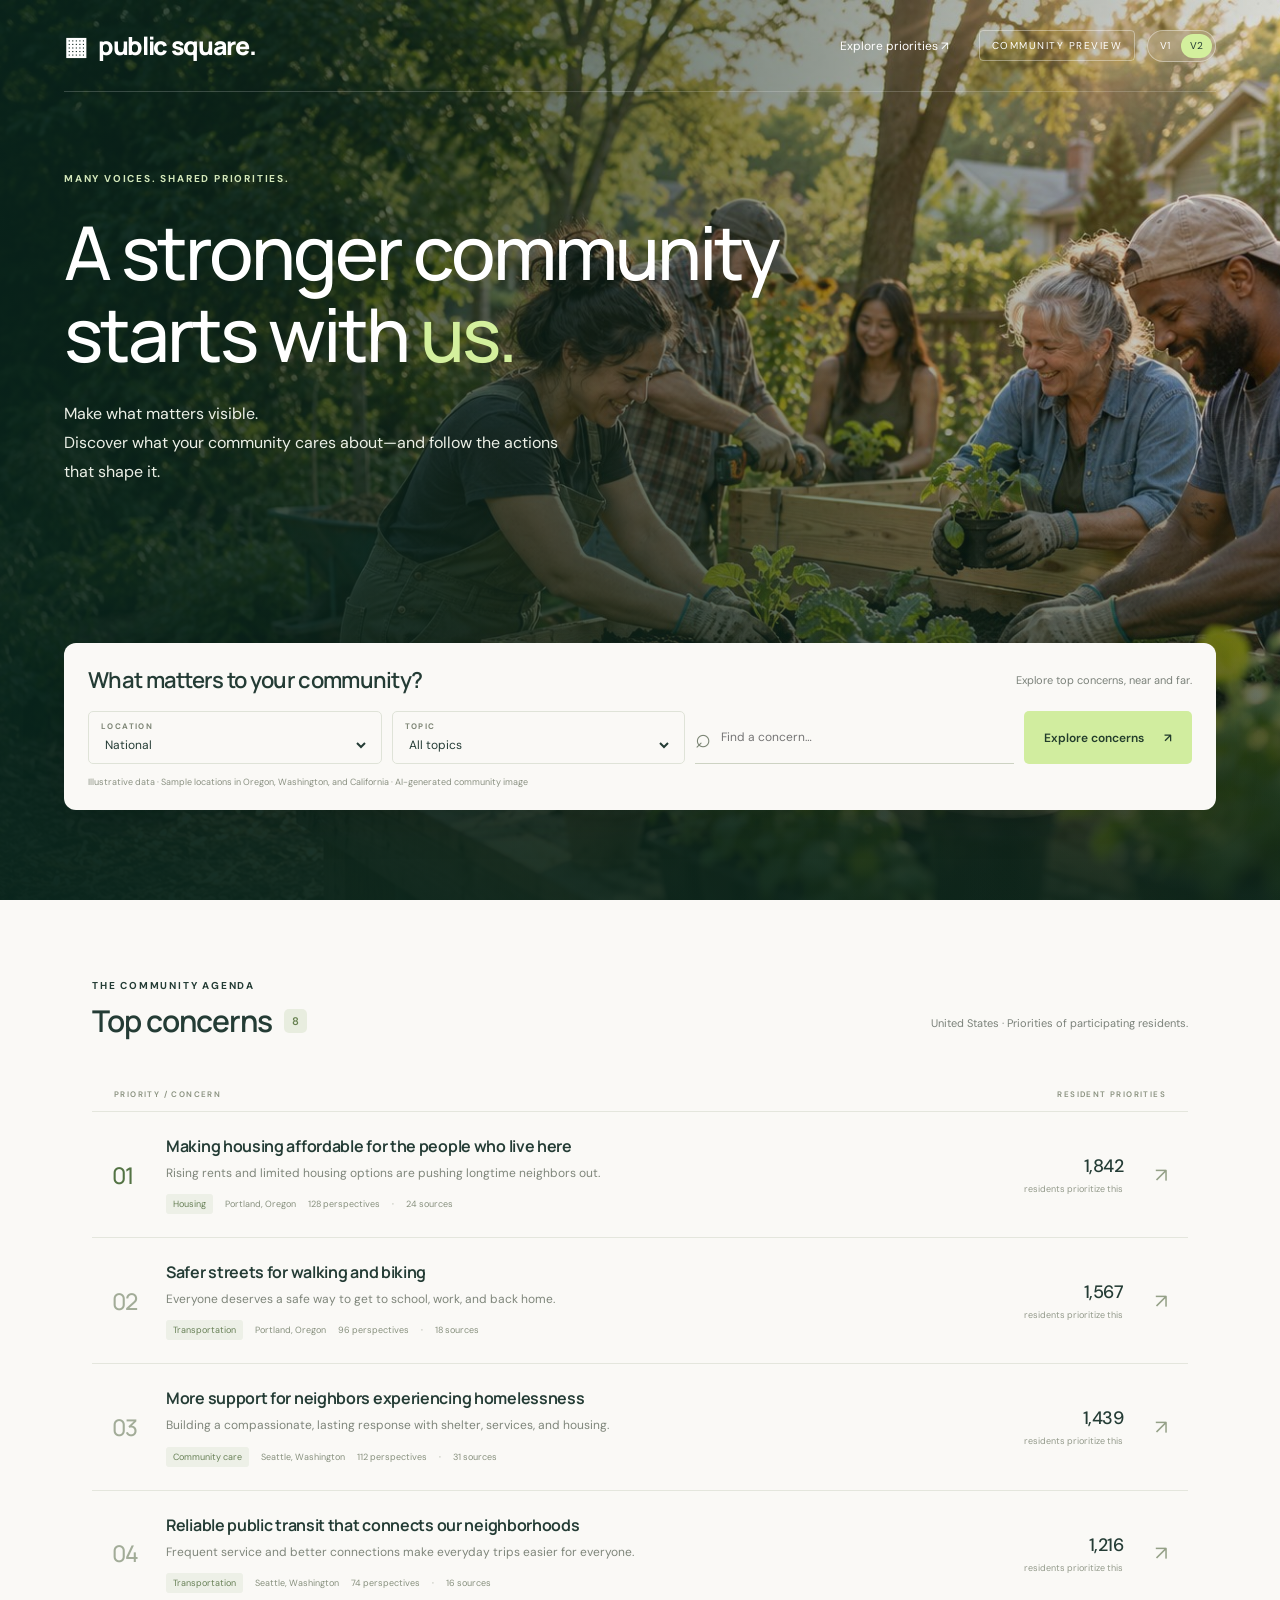
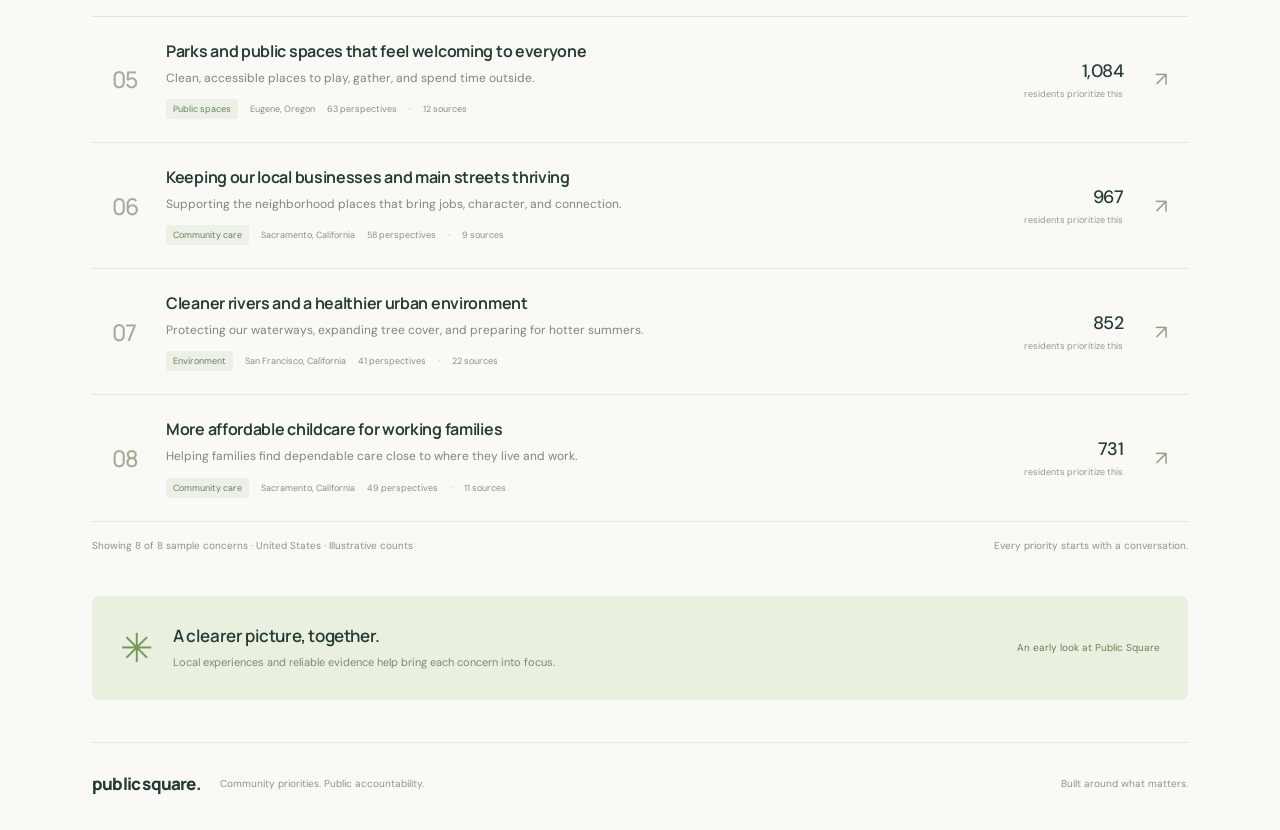
==== index.html @ 99677d48 "Move compact version switcher to header and raise hero filters" ====
<!doctype html>
<html lang="en">
<head><meta charset="UTF-8"><meta name="viewport" content="width=device-width, initial-scale=1.0"><title>Public Square — Community priorities</title><style>
@import url('https://fonts.googleapis.com/css2?family=DM+Sans:wght@400;450;500;550;600;650;700&family=Manrope:wght@400;500;600;650;700;750;800&display=swap');
:root{--paper:#faf9f6;--ink:#243c35;--muted:#7b827a;--line:#e4e6dd;--green:#c9ec8e}*{box-sizing:border-box}body{margin:0;background:var(--paper);color:var(--ink);font-family:'DM Sans',sans-serif;font-size:14px}button,input,select{font:inherit}a{color:inherit;text-decoration:none}.site-header{height:92px;margin:0 5%;display:flex;align-items:center;border-bottom:1px solid var(--line);gap:28px}.brand{font-family:Manrope,sans-serif;font-weight:800;font-size:25px;letter-spacing:-1.3px;display:flex;align-items:center}.brand-mark{font-size:35px;margin-right:10px;line-height:1}.brand-dot{color:#71904b}.header-note{color:var(--muted);font-size:12px}.preview-label{margin-left:auto;font-size:10px;letter-spacing:1.5px;border:1px solid #d9dfd0;padding:8px 12px;border-radius:4px}main{max-width:1160px;margin:auto;padding:0 32px}.intro{position:relative;padding:58px 0 31px;overflow:hidden}.eyebrow{font-size:10px;letter-spacing:1.8px;font-weight:700;display:flex;align-items:center;gap:8px}.eyebrow>span{width:6px;height:6px;border-radius:50%;background:#7e9b55}h1{font-family:Manrope,sans-serif;font-size:70px;line-height:1.12;letter-spacing:-3.8px;font-weight:500;margin:22px 0}h1 em{font-style:normal;background:linear-gradient(transparent 65%,var(--green) 65%,var(--green) 93%,transparent 93%)}.intro p{color:#747d74;font-size:14px;line-height:1.9}.intro-bottom{display:flex;align-items:center;gap:17px;margin-top:30px}.community{font-weight:600;font-size:12px}.community>span{font-size:20px;margin-right:5px}.demo-note{font-size:10px;color:#888f84;border-left:1px solid var(--line);padding-left:17px}.hero-art{position:absolute;right:4px;top:65px;width:410px;height:290px}.art-grid{position:absolute;inset:0;background-image:radial-gradient(#cbd2c1 1px,transparent 1px);background-size:19px 19px;mask-image:linear-gradient(to right,transparent,black 20%,black 80%,transparent)}.art-circle{position:absolute;width:215px;height:215px;border-radius:50%;background:#e7edda;left:110px;top:20px}.art-card{position:absolute;background:#fffefb;border:1px solid #dfe4d5;box-shadow:0 10px 25px #243c3509;border-radius:7px;padding:21px 16px;width:330px;font-size:12px;font-weight:550;display:flex;align-items:center;gap:16px}.art-card>span{font-size:11px;color:#839575}.art-card>b{margin-left:auto;font-size:18px;font-weight:400}.card-one{top:28px;left:15px;transform:rotate(-6deg)}.card-two{top:105px;left:63px;transform:rotate(3deg);background:#e6efce}.card-three{top:182px;left:28px;transform:rotate(-3deg)}.art-caption{position:absolute;bottom:0;left:92px;letter-spacing:1.7px;font-size:8px;color:#929b86}.priorities{border-top:1px solid var(--line);padding-top:34px}.section-heading{display:flex;justify-content:space-between;align-items:end;margin-bottom:24px}h2{font-family:Manrope,sans-serif;font-size:30px;letter-spacing:-1px;margin:8px 0 0;font-weight:600;display:flex;align-items:center;gap:12px}.count{font-family:'DM Sans',sans-serif;font-size:11px;background:#e8eddf;color:#66804f;border-radius:5px;padding:5px 8px;letter-spacing:0}.section-heading p{color:var(--muted);font-size:11px}.filters{display:flex;gap:12px;padding:17px;background:#eeefe8;border:1px solid #e4e7dc;border-radius:9px}.select-wrap{display:flex;flex-direction:column;gap:5px;background:var(--paper);border:1px solid #dfe3d8;border-radius:5px;padding:9px 12px;width:220px}.select-wrap>span{font-size:8px;letter-spacing:1.4px;color:#7e8676;font-weight:700}select{border:0;background:transparent;color:var(--ink);font-size:12px;width:100%;outline-offset:4px}.search-wrap{display:flex;align-items:center;gap:10px;margin-left:auto;border-bottom:1px solid #cdd3c3}.search-wrap>span{font-size:27px;color:#7b8574}input{background:transparent;border:0;min-width:0;width:175px;outline-offset:5px;font-size:12px;padding:12px 0;color:var(--ink)}.reset{border:0;background:none;font-size:10px;color:#7b8273;padding:6px;cursor:pointer}.list-labels{display:flex;justify-content:space-between;padding:24px 22px 12px;font-size:8px;font-weight:600;letter-spacing:1.4px;color:#89917f}.concern{display:flex;align-items:center;gap:22px;border-top:1px solid var(--line);padding:23px 20px;transition:background .15s}.concern:hover{background:#f0f2e9}.rank{font-family:Manrope,sans-serif;font-size:23px;font-weight:500;letter-spacing:-1px;width:32px;color:#a2ac98}.concern:first-child .rank{color:#537344}.concern-main{flex:1;min-width:0}.concern-title{border:0;padding:0;background:none;text-align:left;color:var(--ink);font-family:Manrope,sans-serif;font-size:16px;font-weight:650;letter-spacing:-.3px;cursor:pointer}.concern-title:hover{text-decoration:underline;text-underline-offset:4px}.concern-main p{font-size:12px;color:#7f867b;margin:7px 0 11px;line-height:1.6}.meta{display:flex;align-items:center;gap:12px;color:#87907e;font-size:9px}.tag{background:#edf0e7;padding:4px 7px;border-radius:3px;color:#688057}.priority-count{min-width:100px;text-align:right;font-size:18px;font-weight:500;letter-spacing:-.5px}.priority-count small{display:block;color:#939a8b;font-size:9px;font-weight:400;letter-spacing:0;margin-top:5px}.row-arrow{margin-left:10px;color:#94a087;font-size:20px}.list-footer{border-top:1px solid var(--line);display:flex;justify-content:space-between;padding:17px 0;font-size:10px;color:#8a9381}.invitation{margin:27px 0 42px;display:flex;gap:19px;align-items:center;background:#eaf0df;border-radius:8px;padding:26px 28px}.invitation-icon{font-size:40px;color:#78975b}.invitation h3{font-family:Manrope,sans-serif;font-size:17px;margin:0 0 6px;font-weight:600;letter-spacing:-.4px}.invitation p{font-size:11px;color:#7b8970;margin:0;line-height:1.7}.sample-badge{margin-left:auto;font-size:10px;color:#6a7f58}footer{display:flex;gap:20px;align-items:center;padding:24px 0 30px;border-top:1px solid var(--line);color:#8c9485;font-size:10px}.brand.small{font-size:17px;color:var(--ink);letter-spacing:-.8px}footer>span{margin-left:auto}.empty{padding:50px 20px;text-align:center;color:var(--muted)}dialog{border:1px solid var(--line);border-radius:14px;max-width:560px;width:calc(100% - 32px);padding:34px;background:var(--paper);color:var(--ink);box-shadow:0 20px 90px #14291f33}dialog::backdrop{background:#203c3566;backdrop-filter:blur(3px)}.close{float:right;border:0;background:none;font-size:25px;color:var(--ink);cursor:pointer}dialog h2{font-size:27px;margin:20px 0}dialog p{line-height:1.8;color:#737f6c}dialog .detail-note{font-size:12px;border-top:1px solid var(--line);padding-top:16px}button:focus-visible,a:focus-visible{outline:2px solid #67864c;outline-offset:5px}@media(min-width:1450px){main{max-width:1230px}.intro{padding-top:65px;padding-bottom:40px}}@media(max-width:900px){.hero-art{transform:scale(.75);transform-origin:right center;right:-15px}.intro p{max-width:380px}.header-note{display:none}.search-wrap{width:170px}input{width:130px}.select-wrap{width:180px}.sample-badge{display:none}}@media(max-width:650px){.site-header{height:75px;margin:0 22px}.brand{font-size:22px}.brand-mark{font-size:29px}.preview-label{font-size:7px;padding:7px;letter-spacing:1px}main{padding:0 22px}.intro{padding:36px 0 25px}.hero-art{display:none}h1{font-size:57px;letter-spacing:-3px}.intro p{font-size:13px}.intro-bottom{flex-wrap:wrap;gap:10px}.demo-note{font-size:9px}.section-heading{align-items:start;flex-direction:column;gap:9px}.section-heading p{margin:0}.filters{flex-wrap:wrap;padding:12px;gap:10px}.select-wrap{width:calc(50% - 5px)}.search-wrap{margin:0;flex:1}.search-wrap input{width:100%}.list-labels{padding-left:0;padding-right:0;font-size:7px}.concern{gap:12px;padding:22px 0}.rank{font-size:20px;width:25px}.concern-title{font-size:14px;line-height:1.5}.concern-main p{font-size:11px}.priority-count{font-size:16px;min-width:55px}.priority-count small{font-size:8px}.row-arrow{display:none}.meta{gap:8px;font-size:8px;flex-wrap:wrap}.list-footer>span:last-child{display:none}.invitation{padding:20px 17px;gap:12px}.invitation h3{font-size:15px}.invitation p{font-size:10px}footer{flex-wrap:wrap;gap:8px 15px}footer>span{display:none}footer p{font-size:9px}}

[hidden]{display:none!important}.filters{flex-wrap:wrap;align-items:stretch}.filters .select-wrap{flex:1 1 145px;width:auto;min-width:135px}.filters .search-wrap{flex:1 1 170px}.filters .search-wrap input{width:100%}.select-wrap input{width:100%;padding:0;font-size:12px}.filter-help{font-size:10px;color:var(--muted);line-height:1.6;margin:8px 2px}.filter-help:empty{display:none}.community #community-name{font-size:12px}

html{scroll-behavior:smooth}.landing-hero{min-height:100svh;position:relative;isolation:isolate;display:flex;flex-direction:column;background:#213d30;color:white;padding:0 5% 28px}.hero-photo,.hero-shade{position:absolute;inset:0;width:100%;height:100%;object-fit:cover;z-index:-2}.hero-photo{object-position:65% center}.hero-shade{z-index:-1;background:linear-gradient(90deg,#09251de0 0%,#10281e99 45%,#10281e22 100%),linear-gradient(0deg,#0c261ad9,transparent 60%)}.hero-header{display:flex;align-items:center;gap:30px;padding:28px 0;border-bottom:1px solid #ffffff30}.hero-header .brand{color:#fff}.hero-header .preview-label{border-color:#ffffff60;color:#fff}.hero-nav{font-size:12px;margin-left:auto}.hero-message{flex:1;padding:80px 0 60px;max-width:850px}.hero-message .eyebrow{color:#d4e8bb}.hero-message h1{font-size:clamp(48px,5.8vw,88px);line-height:1.1;letter-spacing:-3px;margin:26px 0}.hero-message h1 em{background:none;color:#d3ef9d}.hero-message p{font-size:16px;line-height:1.8;color:#ecf0e7;max-width:520px}.hero-link{display:inline-flex;gap:28px;align-items:center;font-size:12px;margin-top:22px}.hero-link span{border:1px solid #ffffff80;border-radius:50%;padding:8px 13px;font-size:20px}.hero-filter-panel{background:#faf9f6;color:var(--ink);border-radius:12px;padding:22px 24px;box-shadow:0 8px 45px #0002}.hero-filter-heading{display:flex;align-items:center;justify-content:space-between;gap:16px;margin-bottom:16px}.hero-filter-heading h2{font-size:22px;margin:0;letter-spacing:-.7px}.hero-filter-heading>span{font-size:11px;color:var(--muted)}.hero-filter-panel .filters{padding:0;border:0;background:none;gap:10px}.find-button{background:#d1ed9f;border:0;color:#233d2c;border-radius:5px;padding:16px 20px;font-weight:600;font-size:12px;cursor:pointer;display:flex;align-items:center;justify-content:center;gap:20px}.find-button:hover{background:#c1df8a}.hero-sample{font-size:9px;color:#8a9182;margin:12px 0 0}.hero-filter-panel .reset{display:none}#agenda{padding-top:45px}.priorities{border-top:0}.results-page main{padding-top:28px}.results-page .section-heading{margin-top:25px}.back-link{font-size:12px;color:#637a55}.results-page .filters{margin-top:20px}.results-page .find-button{display:none}.results-page .invitation{display:none}@media(max-width:650px){.landing-hero{padding:0 20px 20px}.hero-header{padding:22px 0;gap:12px}.hero-header .brand{font-size:21px}.hero-nav{display:none}.hero-message{padding:60px 0 45px}.hero-message h1{font-size:49px;letter-spacing:-2px}.hero-message p{font-size:13px}.hero-filter-panel{padding:18px}.hero-filter-heading{display:block}.hero-filter-heading h2{font-size:19px;margin-bottom:7px}.hero-filter-panel .select-wrap{min-width:110px;flex-basis:calc(50% - 5px)}.find-button{flex:1 1 100%}.hero-photo{object-position:60% center}.hero-shade{background:linear-gradient(90deg,#09251de8,#10281e55)}.hero-sample{line-height:1.7}.hero-header .preview-label{margin-left:auto;font-size:7px}.hero-message .eyebrow{font-size:8px}#agenda{padding-top:25px}}


.version-switcher{position:fixed;bottom:18px;right:20px;z-index:50;display:flex;align-items:center;gap:5px;padding:6px;background:#fffffff2;border:1px solid #d7dfcf;border-radius:40px;box-shadow:0 5px 25px #10271d26;font:11px 'DM Sans',sans-serif;color:#263e32;backdrop-filter:blur(12px)}.version-switcher>span{padding:0 9px;color:#7b8774;font-size:9px;letter-spacing:1px}.version-switcher a{display:block;border-radius:30px;padding:9px 13px;color:#58704b}.version-switcher a[aria-current=page]{background:#243c35;color:#fff}.version-switcher a:hover{background:#e7efd9;color:#243c35}@media(max-width:650px){.version-switcher{bottom:12px;right:12px}.version-switcher>span{display:none}footer{padding-bottom:75px}}

/* Compact version control shared by all screens. */
.header-controls{margin-left:auto;display:flex;align-items:center;gap:12px;flex-shrink:0}.header-controls .preview-label{margin-left:0;white-space:nowrap}.version-switcher{position:static;display:inline-flex;align-items:center;gap:2px;padding:3px;border:1px solid #d7dfcf;border-radius:30px;background:#ffffffd9;box-shadow:none;font:10px 'DM Sans',sans-serif;color:#263e32}.version-switcher a{display:block;padding:6px 9px;border-radius:20px;color:#58704b;line-height:1.2}.version-switcher a[aria-current=page]{background:#243c35;color:white}.version-switcher a:hover{background:#e7efd9;color:#243c35}.hero-header .version-switcher{background:#ffffff16;border-color:#ffffff65}.hero-header .version-switcher a{color:#fff}.hero-header .version-switcher a[aria-current=page]{background:#d3ef9d;color:#243c35}.hero-header .hero-nav{margin-left:auto}.hero-header .header-controls{margin-left:0}.landing-hero{padding-bottom:clamp(70px,10svh,120px)}.hero-message{padding-bottom:38px}.hero-filter-panel{margin-top:12px}@media(max-width:650px){.header-controls{gap:7px}.site-header,.hero-header{gap:10px}.site-header .brand,.hero-header .brand{font-size:18px;letter-spacing:-.8px}.site-header .brand-mark{font-size:24px;margin-right:6px}.header-controls .preview-label{font-size:6px;letter-spacing:.6px;padding:7px 5px}.version-switcher a{padding:6px 7px;font-size:9px}.hero-header .header-controls{margin-left:auto}.landing-hero{padding-bottom:48px}.hero-message{padding-top:45px;padding-bottom:30px}footer{padding-bottom:30px}}
</style></head>
<body>

<section class="landing-hero" aria-labelledby="hero-title"><img class="hero-photo" src="[data-uri]" alt="Illustration of neighbors working together to plant a community garden"><div class="hero-shade"></div><header class="hero-header"><a class="brand" href="./">▦ &nbsp; public square.</a><a class="hero-nav" href="#agenda">Explore priorities ↗</a><div class="header-controls"><span class="preview-label">COMMUNITY PREVIEW</span><nav class="version-switcher" aria-label="Design version"><a href="v1.html" title="V1: Original design" >V1</a><a href="index.html" title="V2: Community design" aria-current="page">V2</a></nav></div></header><div class="hero-message"><div class="eyebrow">MANY VOICES. SHARED PRIORITIES.</div><h1 id="hero-title">A stronger community<br>starts with <em>us.</em></h1><p>Make what matters visible.<br>Discover what your community cares about—and follow the actions that shape it.</p></div><div class="hero-filter-panel"><div class="hero-filter-heading"><h2>What matters to your community?</h2><span>Explore top concerns, near and far.</span></div><form class="filters" id="filters"><label class="select-wrap"><span>LOCATION</span><select id="location" aria-label="Location level"><option value="national">National</option><option value="state">State</option><option value="city">City</option><option value="zip">ZIP code</option></select></label><label class="select-wrap" id="state-field" hidden><span>STATE</span><select id="state" aria-label="Select state"><option>Oregon</option><option>Washington</option><option>California</option></select></label><label class="select-wrap" id="city-field" hidden><span>CITY</span><select id="city" aria-label="Select city"></select></label><label class="select-wrap" id="zip-field" hidden><span>ZIP CODE</span><input id="zip" type="text" inputmode="numeric" maxlength="5" pattern="[0-9]{5}" placeholder="Enter ZIP" aria-label="Enter ZIP code" aria-describedby="zip-message"></label><label class="select-wrap"><span>TOPIC</span><select id="topic" aria-label="Filter by topic"><option value="all">All topics</option><option>Housing</option><option>Transportation</option><option>Public spaces</option><option>Community care</option><option>Environment</option></select></label><label class="search-wrap"><span aria-hidden="true">⌕</span><input id="search" type="search" placeholder="Find a concern…" aria-label="Search concerns"></label><button class="find-button" type="submit">Explore concerns <span aria-hidden="true">↗</span></button><button class="reset" type="reset">Reset filters ↺</button></form><p id="zip-message" class="filter-help" aria-live="polite"></p><p class="hero-sample">Illustrative data · Sample locations in Oregon, Washington, and California · AI-generated community image</p></div></section><main id="agenda">

<section class="priorities" aria-labelledby="list-title"><div class="section-heading"><div><div class="eyebrow">THE COMMUNITY AGENDA</div><h2 id="list-title">Top concerns<span class="count" id="count">8</span></h2></div><p><span id="community-name">United States</span> · Priorities of participating residents.</p></div>

<div class="list-labels"><span>PRIORITY / CONCERN</span><span>RESIDENT PRIORITIES</span></div><div id="concerns" aria-live="polite"></div><div class="list-footer"><span id="results"></span><span>Every priority starts with a conversation.</span></div></section>
<aside class="invitation"><span class="invitation-icon" aria-hidden="true">✳</span><div><h3>A clearer picture, together.</h3><p>Local experiences and reliable evidence help bring each concern into focus.</p></div><span class="sample-badge">An early look at Public Square</span></aside>
<footer><a class="brand small" href="./">public square.</a><p>Community priorities. Public accountability.</p><span>Built around what matters.</span></footer>
</main><dialog id="detail"><button class="close" aria-label="Close concern details">×</button><div id="detail-content"></div></dialog><script>
const concerns = [
  {title:'Making housing affordable for the people who live here',description:'Rising rents and limited housing options are pushing longtime neighbors out.',topic:'Housing',state:'Oregon',city:'Portland',zip:'97211',priorities:1842,comments:128,sources:24},
  {title:'Safer streets for walking and biking',description:'Everyone deserves a safe way to get to school, work, and back home.',topic:'Transportation',state:'Oregon',city:'Portland',zip:'97214',priorities:1567,comments:96,sources:18},
  {title:'More support for neighbors experiencing homelessness',description:'Building a compassionate, lasting response with shelter, services, and housing.',topic:'Community care',state:'Washington',city:'Seattle',zip:'98101',priorities:1439,comments:112,sources:31},
  {title:'Reliable public transit that connects our neighborhoods',description:'Frequent service and better connections make everyday trips easier for everyone.',topic:'Transportation',state:'Washington',city:'Seattle',zip:'98103',priorities:1216,comments:74,sources:16},
  {title:'Parks and public spaces that feel welcoming to everyone',description:'Clean, accessible places to play, gather, and spend time outside.',topic:'Public spaces',state:'Oregon',city:'Eugene',zip:'97401',priorities:1084,comments:63,sources:12},
  {title:'Keeping our local businesses and main streets thriving',description:'Supporting the neighborhood places that bring jobs, character, and connection.',topic:'Community care',state:'California',city:'Sacramento',zip:'95814',priorities:967,comments:58,sources:9},
  {title:'Cleaner rivers and a healthier urban environment',description:'Protecting our waterways, expanding tree cover, and preparing for hotter summers.',topic:'Environment',state:'California',city:'San Francisco',zip:'94103',priorities:852,comments:41,sources:22},
  {title:'More affordable childcare for working families',description:'Helping families find dependable care close to where they live and work.',topic:'Community care',state:'California',city:'Sacramento',zip:'95816',priorities:731,comments:49,sources:11}
];
const list = document.querySelector('#concerns');
const locationFilter = document.querySelector('#location');
const stateFilter = document.querySelector('#state');
const cityFilter = document.querySelector('#city');
const zipFilter = document.querySelector('#zip');
const zipMessage = document.querySelector('#zip-message');
const topicFilter = document.querySelector('#topic');
const search = document.querySelector('#search');
const format = number => number.toLocaleString('en-US');
function updateLocation(){
  const scope = locationFilter.value;
  document.querySelector('#state-field').hidden = !['state','city'].includes(scope);
  document.querySelector('#city-field').hidden = scope !== 'city';
  document.querySelector('#zip-field').hidden = scope !== 'zip';
  const cities = [...new Set(concerns.filter(c => c.state === stateFilter.value).map(c => c.city))];
  const previous = cityFilter.value;
  cityFilter.replaceChildren(...cities.map(city => new Option(city,city)));
  if(cities.includes(previous)) cityFilter.value = previous;
  render();
}
function render(){
  const query = search.value.trim().toLowerCase();
  const scope = locationFilter.value;
  const zip = zipFilter.value.trim();
  const validZip = /^\d{5}$/.test(zip);
  zipFilter.setAttribute('aria-invalid', String(scope === 'zip' && zip.length > 0 && !validZip));
  zipMessage.textContent = scope === 'zip' && !validZip ? 'Enter a 5-digit ZIP code.' : '';
  const area = scope === 'national' ? 'United States' : scope === 'state' ? stateFilter.value : scope === 'city' ? `${cityFilter.value}, ${stateFilter.value}` : validZip ? `ZIP ${zip}` : 'Choose a ZIP code';
  document.querySelector('#community-name').textContent = area;
  const filtered = concerns.filter(c => (scope === 'national' || scope === 'state' && c.state === stateFilter.value || scope === 'city' && c.state === stateFilter.value && c.city === cityFilter.value || scope === 'zip' && validZip && c.zip === zip) && (topicFilter.value === 'all' || c.topic === topicFilter.value) && `${c.title} ${c.description} ${c.topic}`.toLowerCase().includes(query));
  list.innerHTML = filtered.length ? filtered.map(c => {
    const index = concerns.indexOf(c);
    return `<article class="concern"><span class="rank">${String(index+1).padStart(2,'0')}</span><div class="concern-main"><button class="concern-title" data-index="${index}">${c.title}</button><p>${c.description}</p><div class="meta"><span class="tag">${c.topic}</span><span>${c.city}, ${c.state}</span><span>${c.comments} perspectives</span><span>·</span><span>${c.sources} sources</span></div></div><div class="priority-count">${format(c.priorities)}<small>residents prioritize this</small></div><span class="row-arrow" aria-hidden="true">↗</span></article>`;
  }).join('') : '<p class="empty">No concerns match these filters. Try another topic or location.</p>';
  document.querySelector('#count').textContent = filtered.length;
  document.querySelector('#results').textContent = `Showing ${filtered.length} of ${concerns.length} sample concerns · ${area} · Illustrative counts`;
}
locationFilter.addEventListener('change',updateLocation);
stateFilter.addEventListener('change',updateLocation);
[cityFilter,topicFilter].forEach(el => el.addEventListener('change',render));
zipFilter.addEventListener('input',render);
document.querySelector('#filters').addEventListener('submit',event => {
  event.preventDefault();
  if(locationFilter.value === 'zip' && !/^\d{5}$/.test(zipFilter.value.trim())){render();zipFilter.focus();return;}
  if(document.body.classList.contains('results-page')){render();return;}
  const params = new URLSearchParams({level:locationFilter.value,state:stateFilter.value,city:cityFilter.value,zip:zipFilter.value.trim(),topic:topicFilter.value,q:search.value});
  window.location.href = `results.html?${params}`;
});
search.addEventListener('input',render);
document.querySelector('#filters').addEventListener('reset',()=>setTimeout(updateLocation,0));
const dialog = document.querySelector('#detail');
list.addEventListener('click', event => {
  const button = event.target.closest('[data-index]');
  if(!button) return;
  const c = concerns[Number(button.dataset.index)];
  document.querySelector('#detail-content').innerHTML = `<div class="eyebrow">COMMUNITY PRIORITY ${Number(button.dataset.index)+1}</div><h2>${c.title}</h2><span class="tag">${c.topic} · ${c.city}, ${c.state} · ${c.zip}</span><p>${c.description}</p><p><strong>${format(c.priorities)} residents</strong> prioritize this concern, with ${c.comments} perspectives and ${c.sources} sources represented in this illustrative example.</p><p class="detail-note">This is a prototype with sample data. A future concern page will bring together resident experiences, linked evidence, and documented public actions. Accounts, contributions, and priority endorsements are not connected yet.</p>`;
  dialog.showModal();
});
document.querySelector('.close').addEventListener('click',()=>dialog.close());
dialog.addEventListener('click', event=> { if(event.target===dialog){const r=dialog.getBoundingClientRect();if(event.clientX<r.left||event.clientX>r.right||event.clientY<r.top||event.clientY>r.bottom)dialog.close();} });
const params = new URLSearchParams(window.location.search);
if(['national','state','city','zip'].includes(params.get('level'))) locationFilter.value=params.get('level');
if(['Oregon','Washington','California'].includes(params.get('state'))) stateFilter.value=params.get('state');
updateLocation();
if([...cityFilter.options].some(o=>o.value===params.get('city'))) cityFilter.value=params.get('city');
if([...topicFilter.options].some(o=>o.value===params.get('topic'))) topicFilter.value=params.get('topic');
zipFilter.value=params.get('zip')||'';
search.value=params.get('q')||'';
render();

</script>
</body></html>
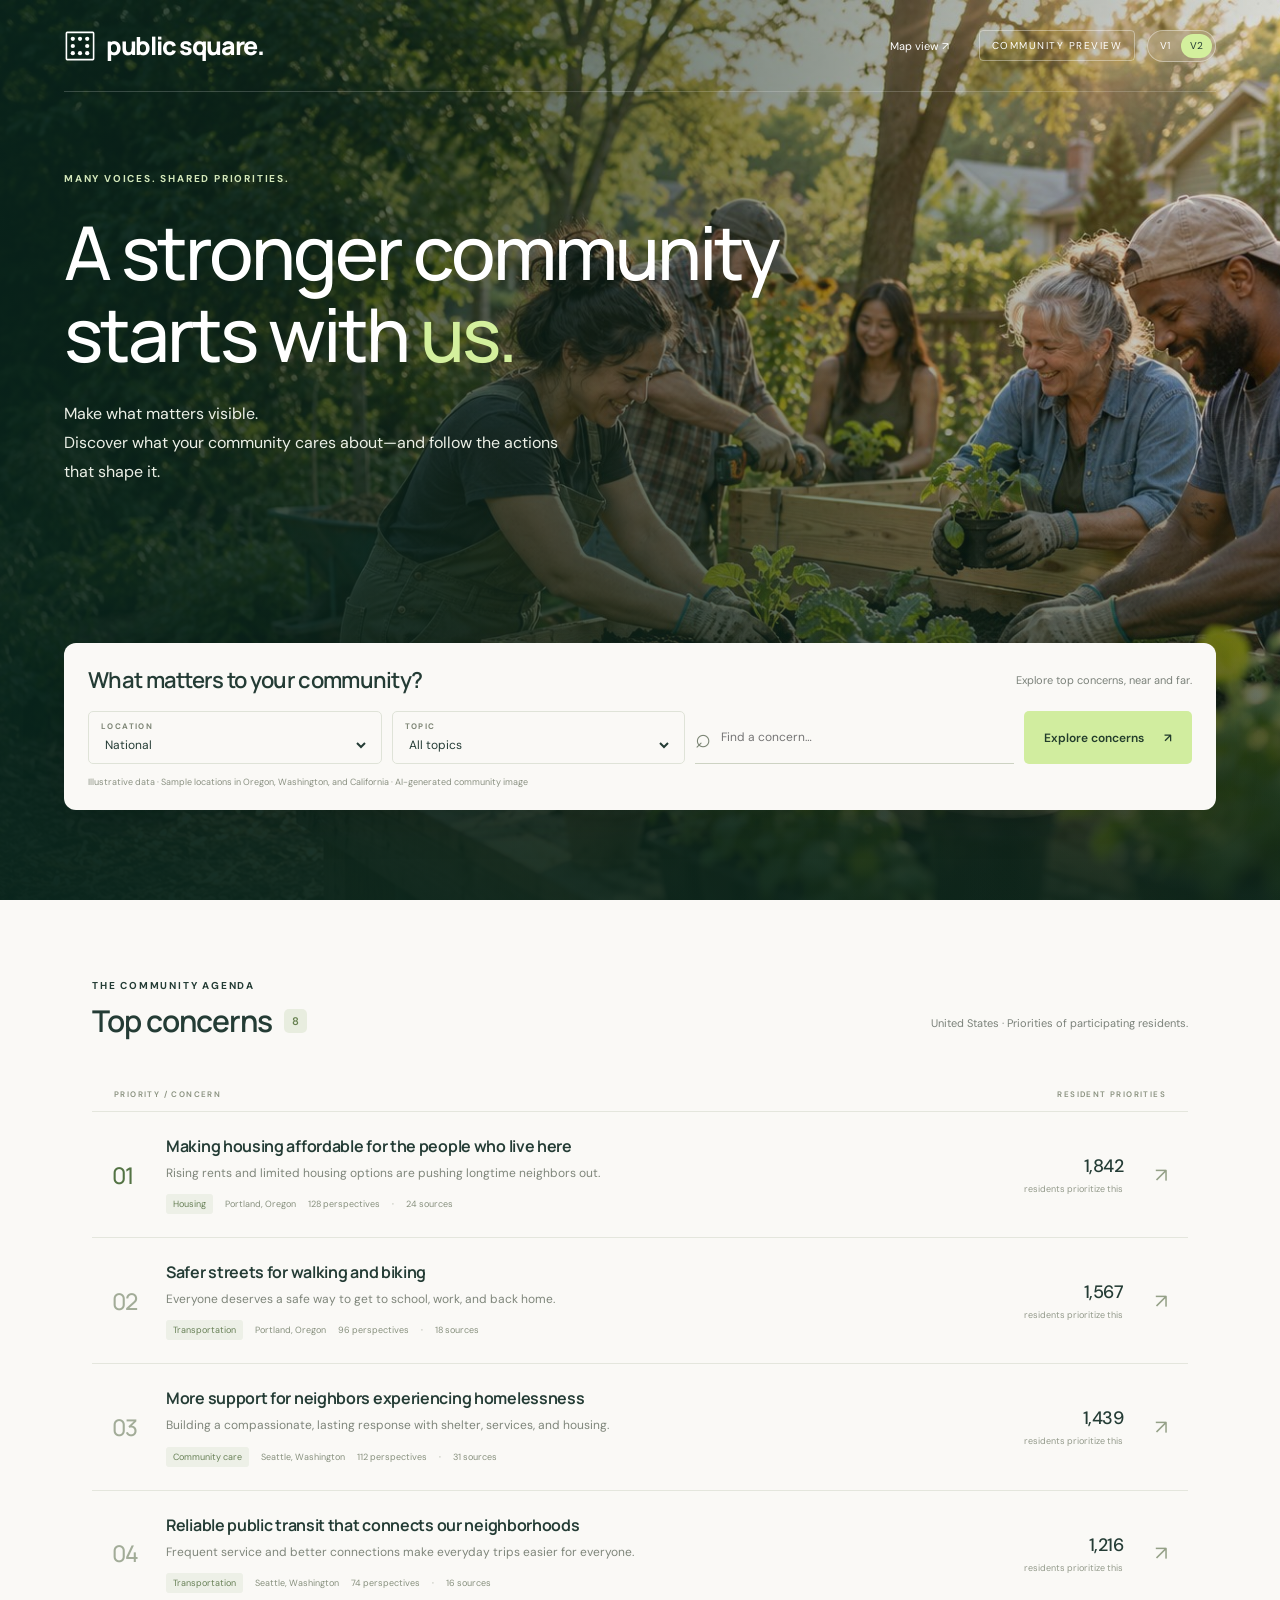
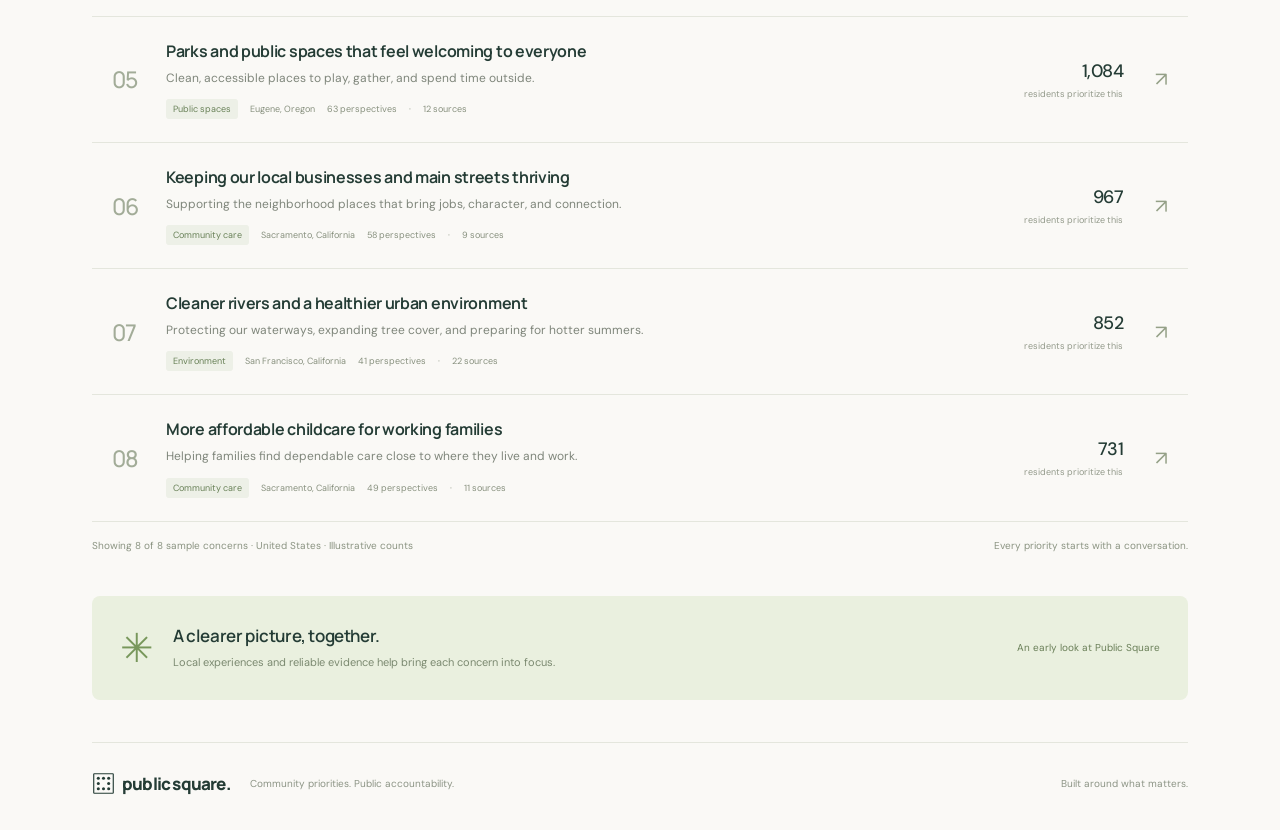
==== commit 9c77b7bc: "Add community atlas and eight-circle Public Square logo" ====
--- a/index.html
+++ b/index.html
@@ -13,16 +13,17 @@
 
 /* Compact version control shared by all screens. */
 .header-controls{margin-left:auto;display:flex;align-items:center;gap:12px;flex-shrink:0}.header-controls .preview-label{margin-left:0;white-space:nowrap}.version-switcher{position:static;display:inline-flex;align-items:center;gap:2px;padding:3px;border:1px solid #d7dfcf;border-radius:30px;background:#ffffffd9;box-shadow:none;font:10px 'DM Sans',sans-serif;color:#263e32}.version-switcher a{display:block;padding:6px 9px;border-radius:20px;color:#58704b;line-height:1.2}.version-switcher a[aria-current=page]{background:#243c35;color:white}.version-switcher a:hover{background:#e7efd9;color:#243c35}.hero-header .version-switcher{background:#ffffff16;border-color:#ffffff65}.hero-header .version-switcher a{color:#fff}.hero-header .version-switcher a[aria-current=page]{background:#d3ef9d;color:#243c35}.hero-header .hero-nav{margin-left:auto}.hero-header .header-controls{margin-left:0}.landing-hero{padding-bottom:clamp(70px,10svh,120px)}.hero-message{padding-bottom:38px}.hero-filter-panel{margin-top:12px}@media(max-width:650px){.header-controls{gap:7px}.site-header,.hero-header{gap:10px}.site-header .brand,.hero-header .brand{font-size:18px;letter-spacing:-.8px}.site-header .brand-mark{font-size:24px;margin-right:6px}.header-controls .preview-label{font-size:6px;letter-spacing:.6px;padding:7px 5px}.version-switcher a{padding:6px 7px;font-size:9px}.hero-header .header-controls{margin-left:auto}.landing-hero{padding-bottom:48px}.hero-message{padding-top:45px;padding-bottom:30px}footer{padding-bottom:30px}}
-</style></head>
+.atlas-link{font-size:11px;white-space:nowrap;margin-left:auto}.hero-header .atlas-link{color:white}.hero-header .hero-nav{display:none}@media(max-width:650px){.atlas-link{font-size:9px}.site-header .header-note{display:none}.header-controls .preview-label{display:none}.hero-header{gap:12px}.header-controls{margin-left:0}}
+.brand .square-logo{width:32px;height:32px;flex-shrink:0;margin-right:10px}.brand{white-space:nowrap}.brand.small .square-logo{width:23px;height:23px;margin-right:7px}@media(max-width:650px){.brand .square-logo{width:25px;height:25px;margin-right:7px}.hero-header .brand{font-size:18px}}</style></head>
 <body>
 
-<section class="landing-hero" aria-labelledby="hero-title"><img class="hero-photo" src="[data-uri]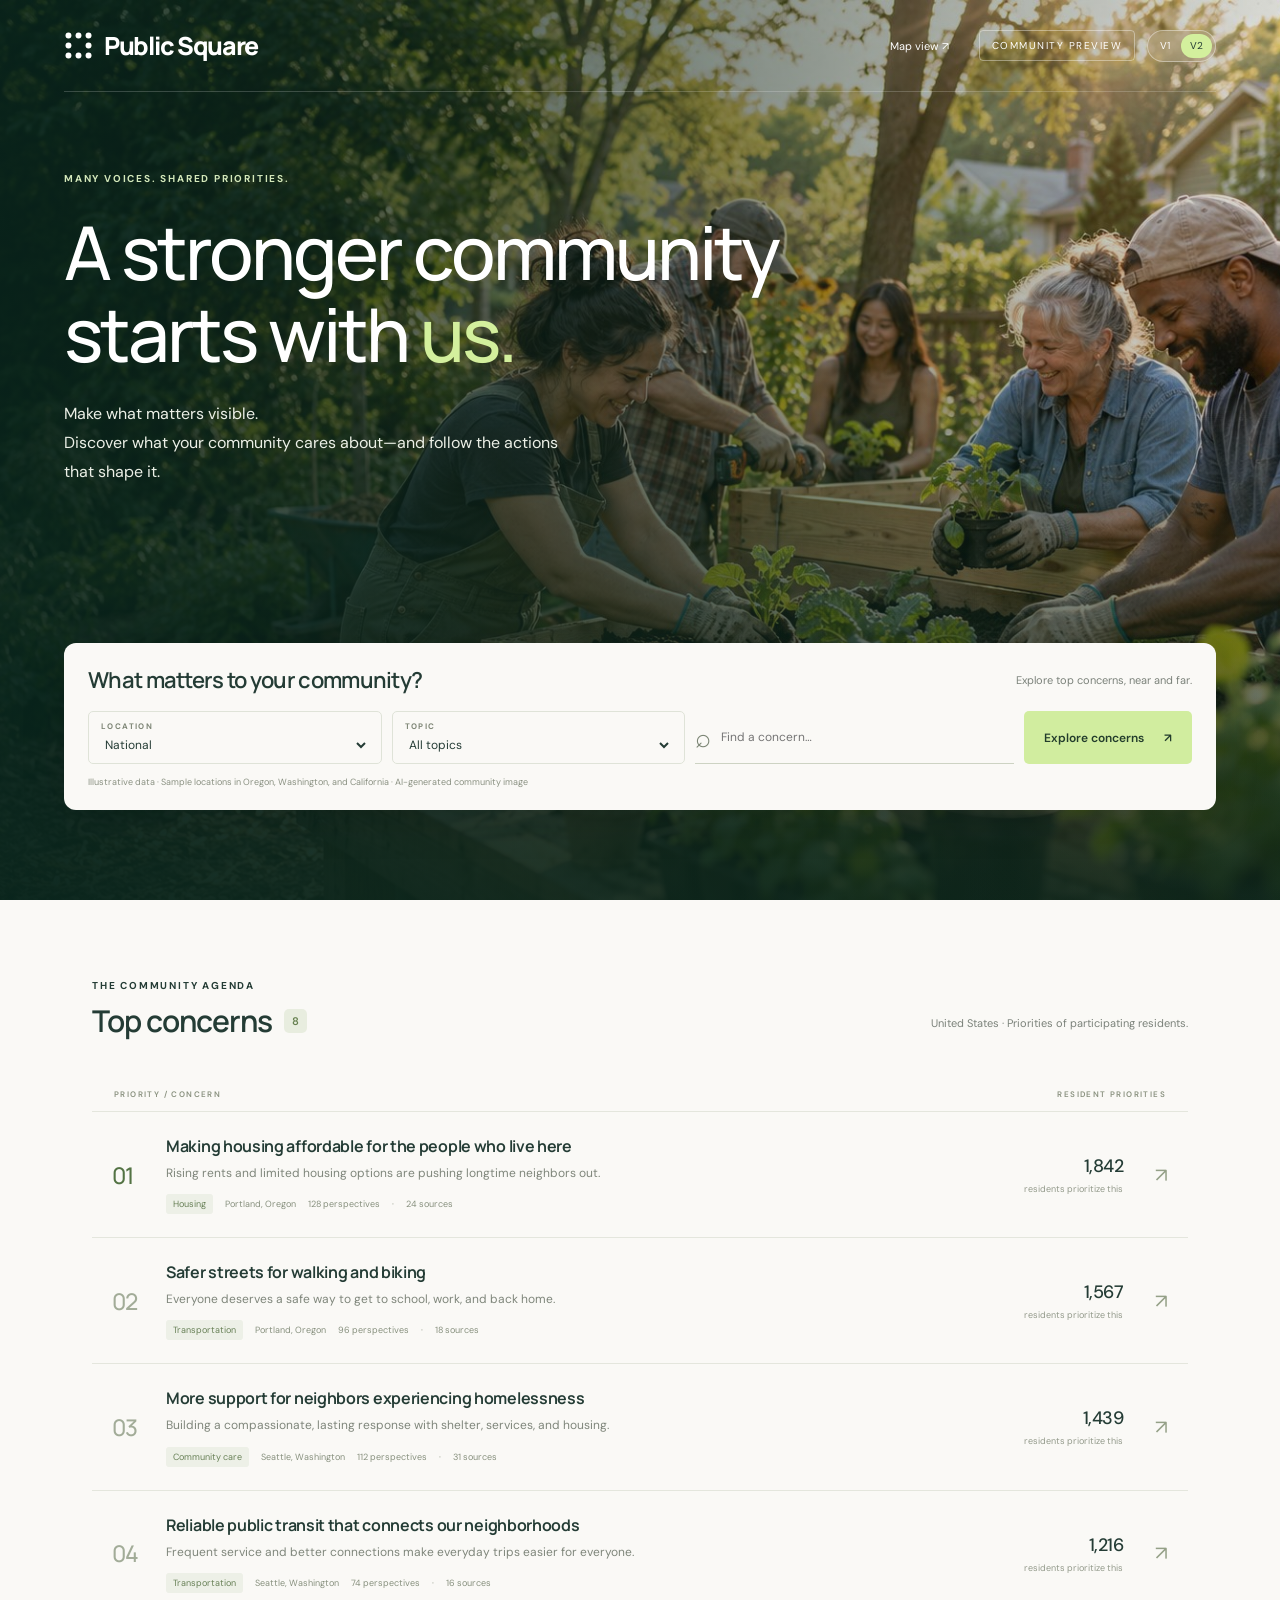
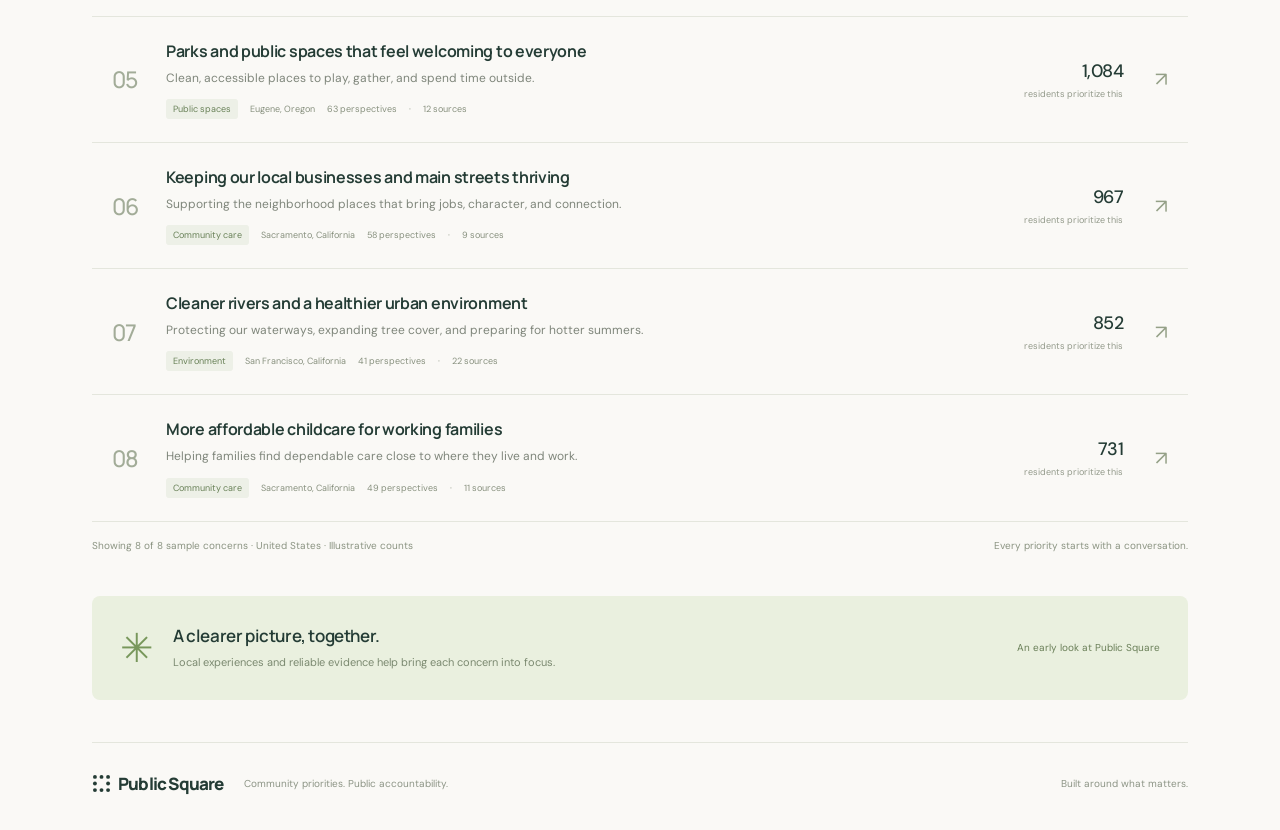
==== commit 86de2f3c: "Refine Public Square wordmark and remove logo outline" ====
--- a/index.html
+++ b/index.html
@@ -14,16 +14,17 @@
 /* Compact version control shared by all screens. */
 .header-controls{margin-left:auto;display:flex;align-items:center;gap:12px;flex-shrink:0}.header-controls .preview-label{margin-left:0;white-space:nowrap}.version-switcher{position:static;display:inline-flex;align-items:center;gap:2px;padding:3px;border:1px solid #d7dfcf;border-radius:30px;background:#ffffffd9;box-shadow:none;font:10px 'DM Sans',sans-serif;color:#263e32}.version-switcher a{display:block;padding:6px 9px;border-radius:20px;color:#58704b;line-height:1.2}.version-switcher a[aria-current=page]{background:#243c35;color:white}.version-switcher a:hover{background:#e7efd9;color:#243c35}.hero-header .version-switcher{background:#ffffff16;border-color:#ffffff65}.hero-header .version-switcher a{color:#fff}.hero-header .version-switcher a[aria-current=page]{background:#d3ef9d;color:#243c35}.hero-header .hero-nav{margin-left:auto}.hero-header .header-controls{margin-left:0}.landing-hero{padding-bottom:clamp(70px,10svh,120px)}.hero-message{padding-bottom:38px}.hero-filter-panel{margin-top:12px}@media(max-width:650px){.header-controls{gap:7px}.site-header,.hero-header{gap:10px}.site-header .brand,.hero-header .brand{font-size:18px;letter-spacing:-.8px}.site-header .brand-mark{font-size:24px;margin-right:6px}.header-controls .preview-label{font-size:6px;letter-spacing:.6px;padding:7px 5px}.version-switcher a{padding:6px 7px;font-size:9px}.hero-header .header-controls{margin-left:auto}.landing-hero{padding-bottom:48px}.hero-message{padding-top:45px;padding-bottom:30px}footer{padding-bottom:30px}}
 .atlas-link{font-size:11px;white-space:nowrap;margin-left:auto}.hero-header .atlas-link{color:white}.hero-header .hero-nav{display:none}@media(max-width:650px){.atlas-link{font-size:9px}.site-header .header-note{display:none}.header-controls .preview-label{display:none}.hero-header{gap:12px}.header-controls{margin-left:0}}
-.brand .square-logo{width:32px;height:32px;flex-shrink:0;margin-right:10px}.brand{white-space:nowrap}.brand.small .square-logo{width:23px;height:23px;margin-right:7px}@media(max-width:650px){.brand .square-logo{width:25px;height:25px;margin-right:7px}.hero-header .brand{font-size:18px}}</style></head>
+.brand .square-logo{width:32px;height:32px;flex-shrink:0;margin-right:10px}.brand{white-space:nowrap}.brand.small .square-logo{width:23px;height:23px;margin-right:7px}@media(max-width:650px){.brand .square-logo{width:25px;height:25px;margin-right:7px}.hero-header .brand{font-size:18px}}.brand .square-logo{width:29px;height:29px;margin-right:11px}.brand.small .square-logo{width:19px;height:19px}@media(max-width:650px){.brand .square-logo{width:23px;height:23px;margin-right:8px}.brand.small .square-logo{width:19px;height:19px}}
+</style></head>
 <body>
 
-<section class="landing-hero" aria-labelledby="hero-title"><img class="hero-photo" src="[data-uri]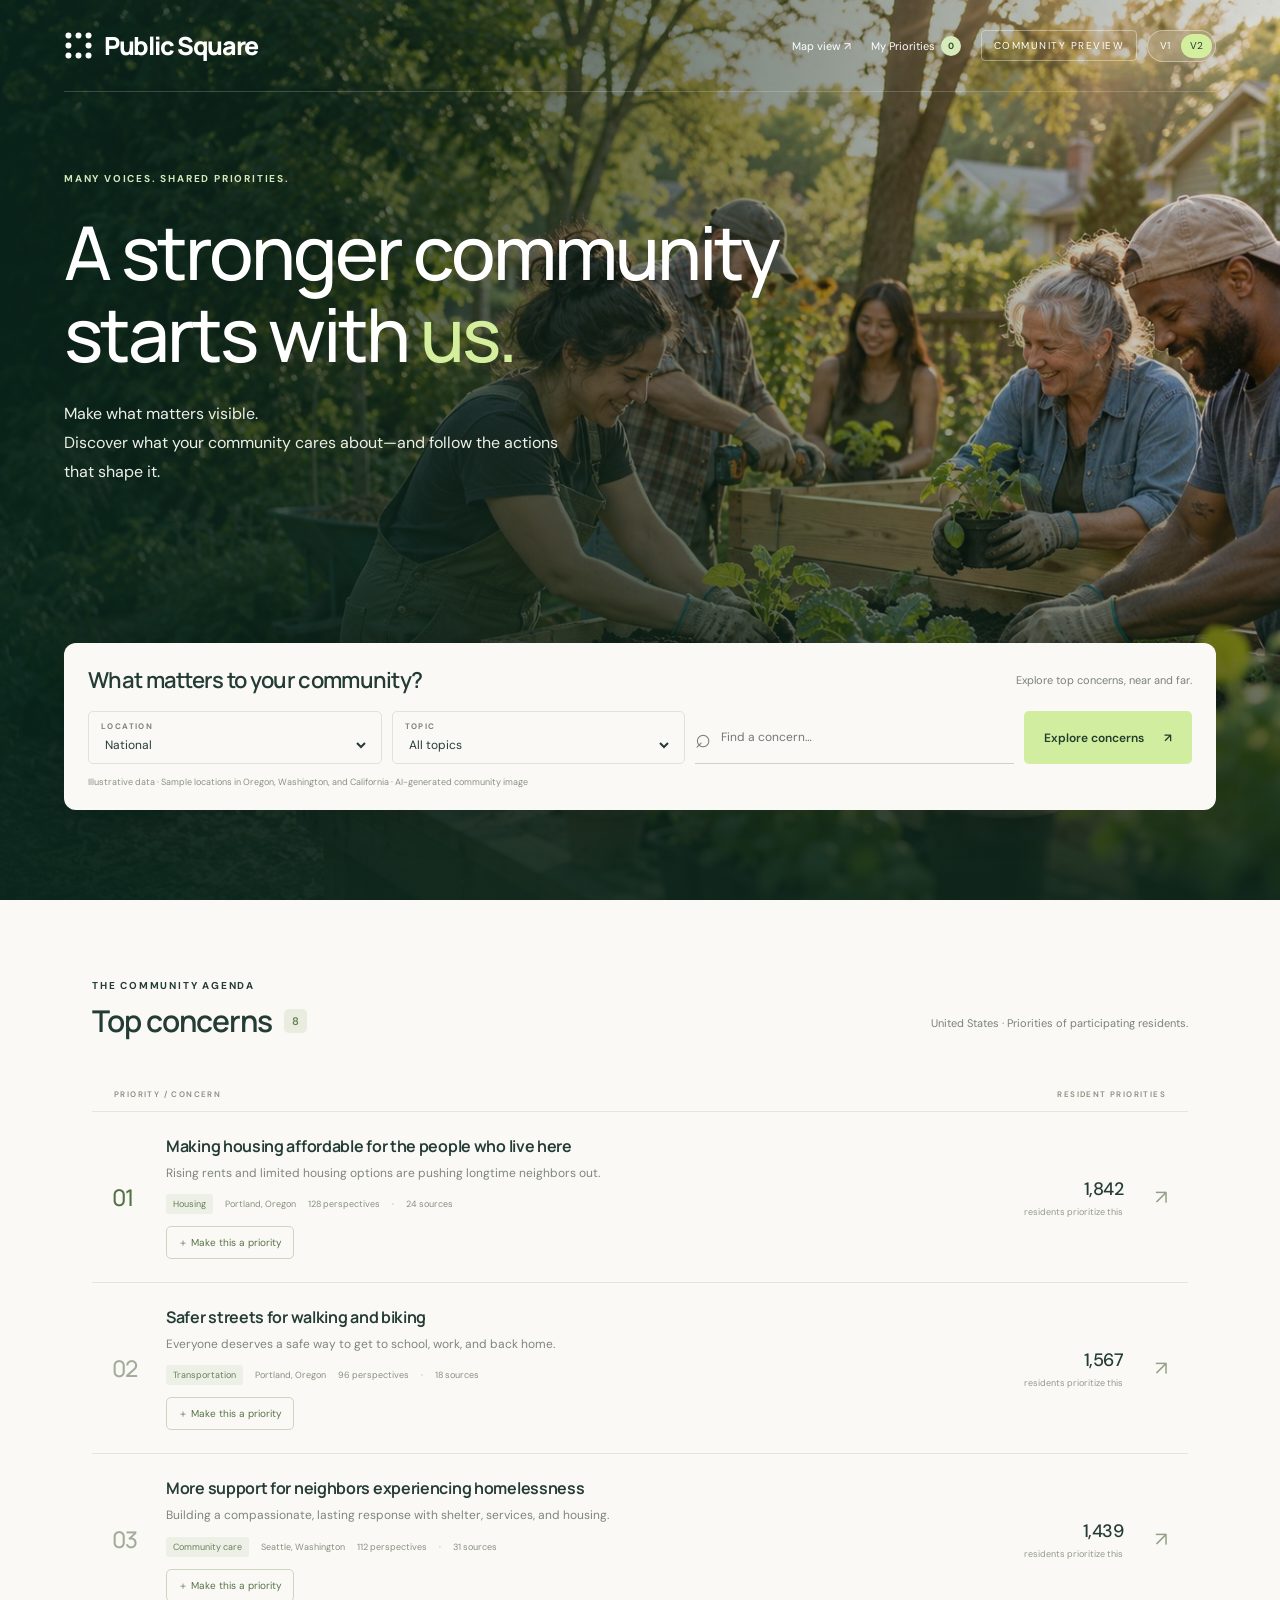
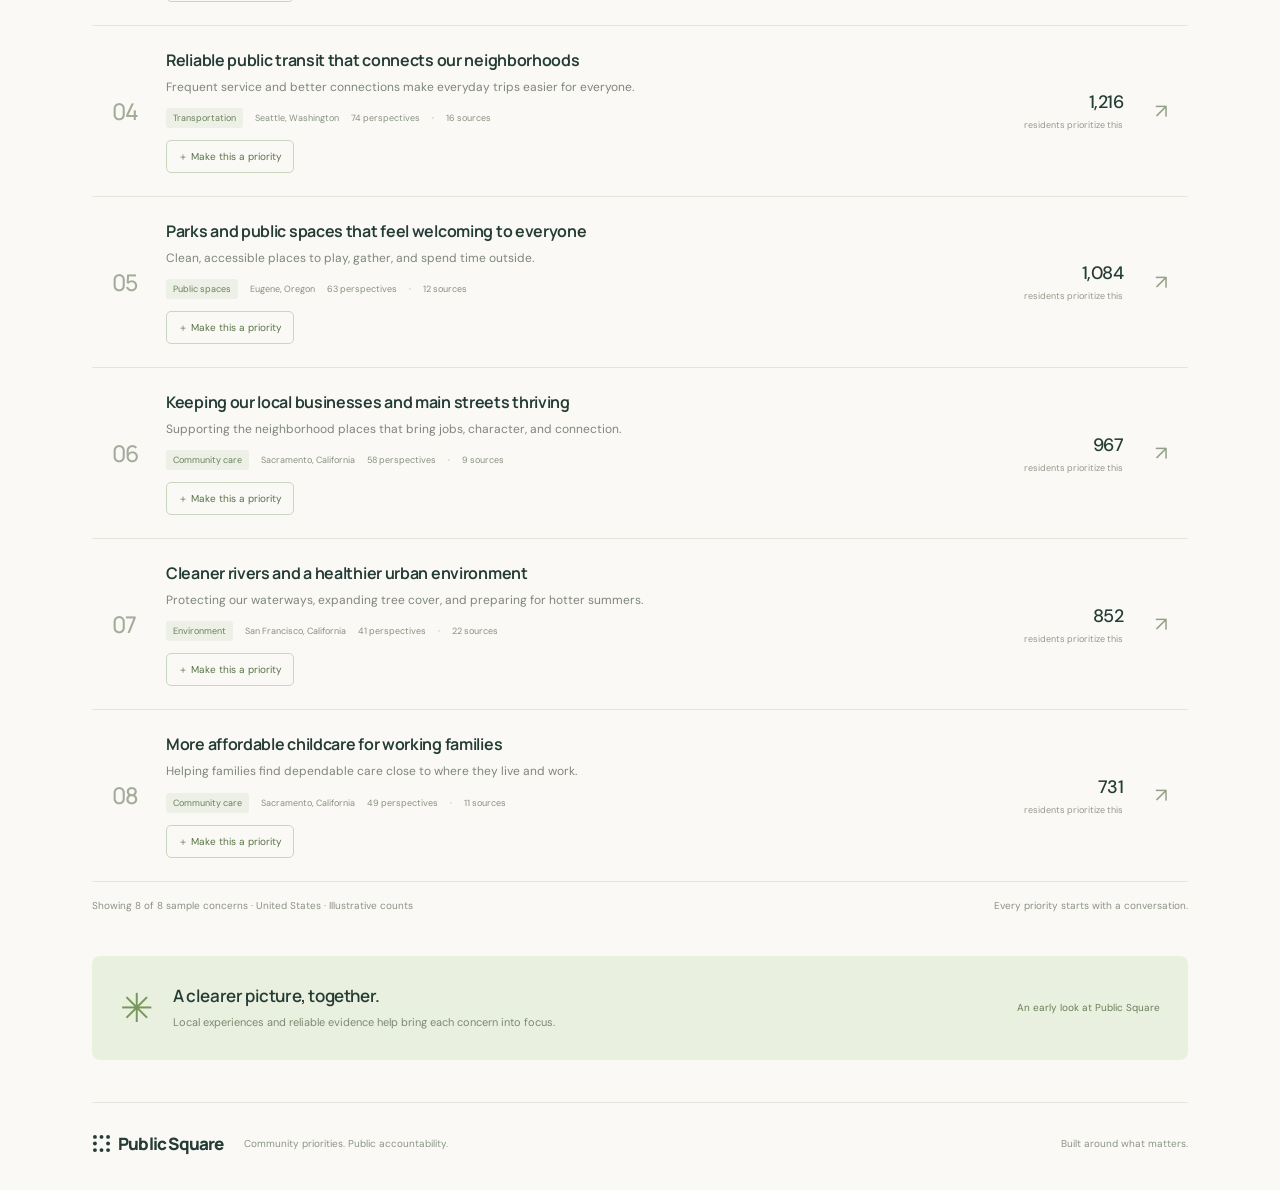
==== commit aa849bfe: "Prototype personal priorities with browser storage and ten-choice limit" ====
--- a/index.html
+++ b/index.html
@@ -15,10 +15,12 @@
 .header-controls{margin-left:auto;display:flex;align-items:center;gap:12px;flex-shrink:0}.header-controls .preview-label{margin-left:0;white-space:nowrap}.version-switcher{position:static;display:inline-flex;align-items:center;gap:2px;padding:3px;border:1px solid #d7dfcf;border-radius:30px;background:#ffffffd9;box-shadow:none;font:10px 'DM Sans',sans-serif;color:#263e32}.version-switcher a{display:block;padding:6px 9px;border-radius:20px;color:#58704b;line-height:1.2}.version-switcher a[aria-current=page]{background:#243c35;color:white}.version-switcher a:hover{background:#e7efd9;color:#243c35}.hero-header .version-switcher{background:#ffffff16;border-color:#ffffff65}.hero-header .version-switcher a{color:#fff}.hero-header .version-switcher a[aria-current=page]{background:#d3ef9d;color:#243c35}.hero-header .hero-nav{margin-left:auto}.hero-header .header-controls{margin-left:0}.landing-hero{padding-bottom:clamp(70px,10svh,120px)}.hero-message{padding-bottom:38px}.hero-filter-panel{margin-top:12px}@media(max-width:650px){.header-controls{gap:7px}.site-header,.hero-header{gap:10px}.site-header .brand,.hero-header .brand{font-size:18px;letter-spacing:-.8px}.site-header .brand-mark{font-size:24px;margin-right:6px}.header-controls .preview-label{font-size:6px;letter-spacing:.6px;padding:7px 5px}.version-switcher a{padding:6px 7px;font-size:9px}.hero-header .header-controls{margin-left:auto}.landing-hero{padding-bottom:48px}.hero-message{padding-top:45px;padding-bottom:30px}footer{padding-bottom:30px}}
 .atlas-link{font-size:11px;white-space:nowrap;margin-left:auto}.hero-header .atlas-link{color:white}.hero-header .hero-nav{display:none}@media(max-width:650px){.atlas-link{font-size:9px}.site-header .header-note{display:none}.header-controls .preview-label{display:none}.hero-header{gap:12px}.header-controls{margin-left:0}}
 .brand .square-logo{width:32px;height:32px;flex-shrink:0;margin-right:10px}.brand{white-space:nowrap}.brand.small .square-logo{width:23px;height:23px;margin-right:7px}@media(max-width:650px){.brand .square-logo{width:25px;height:25px;margin-right:7px}.hero-header .brand{font-size:18px}}.brand .square-logo{width:29px;height:29px;margin-right:11px}.brand.small .square-logo{width:19px;height:19px}@media(max-width:650px){.brand .square-logo{width:23px;height:23px;margin-right:8px}.brand.small .square-logo{width:19px;height:19px}}
+
+.priority-button{display:inline-flex;align-items:center;justify-content:center;gap:6px;background:transparent;border:1px solid #cbd6bf;border-radius:5px;padding:8px 11px;color:#597348;font-size:10px;cursor:pointer;margin-top:12px;line-height:1.5}.priority-button:hover{background:#e7efd9}.priority-button.is-priority{background:#d9eac0;border-color:#b3ca95;color:#344f29}.rank-card .priority-button{width:100%;font-size:12px;padding:12px}.priority-nav{white-space:nowrap;font-size:11px;display:flex;align-items:center;gap:6px}.priority-nav b{background:#d7ebba;color:#35522a;font-size:9px;border-radius:15px;padding:4px 6px;min-width:20px;text-align:center}.save-note{font-size:10px;color:#87947b;line-height:1.8}.priority-status{position:fixed;bottom:20px;left:50%;transform:translateX(-50%);background:#263f33;color:white;border-radius:7px;padding:13px 20px;font-size:12px;box-shadow:0 4px 20px #0002;z-index:100;max-width:calc(100% - 32px);width:max-content;pointer-events:none}.priority-status:empty{display:none}.priorities-intro{padding:38px 0 27px}.priorities-intro h1{font-size:45px;letter-spacing:-2px;margin:14px 0}.priorities-intro p{font-size:13px;color:#7b8970;line-height:1.9}.priority-budget{display:flex;align-items:center;gap:14px;padding:20px 24px;background:#eaf0df;border-radius:8px;margin-bottom:25px}.priority-budget strong{font-size:28px;font-weight:500}.priority-budget p{font-size:11px;color:#718462;line-height:1.8;margin:0}.saved-concern{display:flex;align-items:center;gap:20px;padding:25px 0;border-bottom:1px solid var(--line)}.saved-concern>div{flex:1}.saved-concern h2{font-size:18px;letter-spacing:-.5px;margin:12px 0 8px;line-height:1.5}.saved-concern p{font-size:12px;color:#7b8870;line-height:1.8}.remove-priority{border:1px solid #dce2d3;border-radius:5px;padding:10px 12px;background:none;font-size:11px;color:#7e8a72;cursor:pointer}.remove-priority:hover{background:#efece4;color:#654d36}.priority-empty{text-align:center;border:1px dashed #d3ddc8;border-radius:9px;padding:55px 20px;margin:20px 0 55px}.priority-empty>span{font-size:35px;color:#a5b88d}.priority-empty h2{justify-content:center;font-size:25px;margin-top:17px}.priority-empty p{font-size:13px;color:#869479;line-height:1.8}.priority-empty .find-button{display:inline-flex;margin-top:16px}.priorities-page footer{margin-top:45px}.priorities-page .back-link{display:inline-block;margin-top:28px}.hero-header .priority-nav{color:white}.site-header,.hero-header{gap:20px}.header-controls{gap:10px}@media(max-width:800px){.priority-nav{font-size:9px;gap:4px}.header-controls .preview-label{display:none}.site-header,.hero-header{gap:12px}.header-note{display:none}}@media(max-width:450px){.brand{font-size:17px!important;letter-spacing:-.6px!important}.brand .square-logo{width:21px!important;height:21px!important;margin-right:6px!important}.site-header,.hero-header{gap:9px}.priority-nav{font-size:8px}.atlas-link{font-size:8px}.header-controls{gap:3px}.version-switcher a{font-size:8px;padding:5px}.priorities-intro h1{font-size:35px}.saved-concern{align-items:start}.saved-concern h2{font-size:15px}.remove-priority{padding:8px;font-size:10px}.priority-budget{padding:16px}}
 </style></head>
 <body>
 
-<section class="landing-hero" aria-labelledby="hero-title"><img class="hero-photo" src="[data-uri]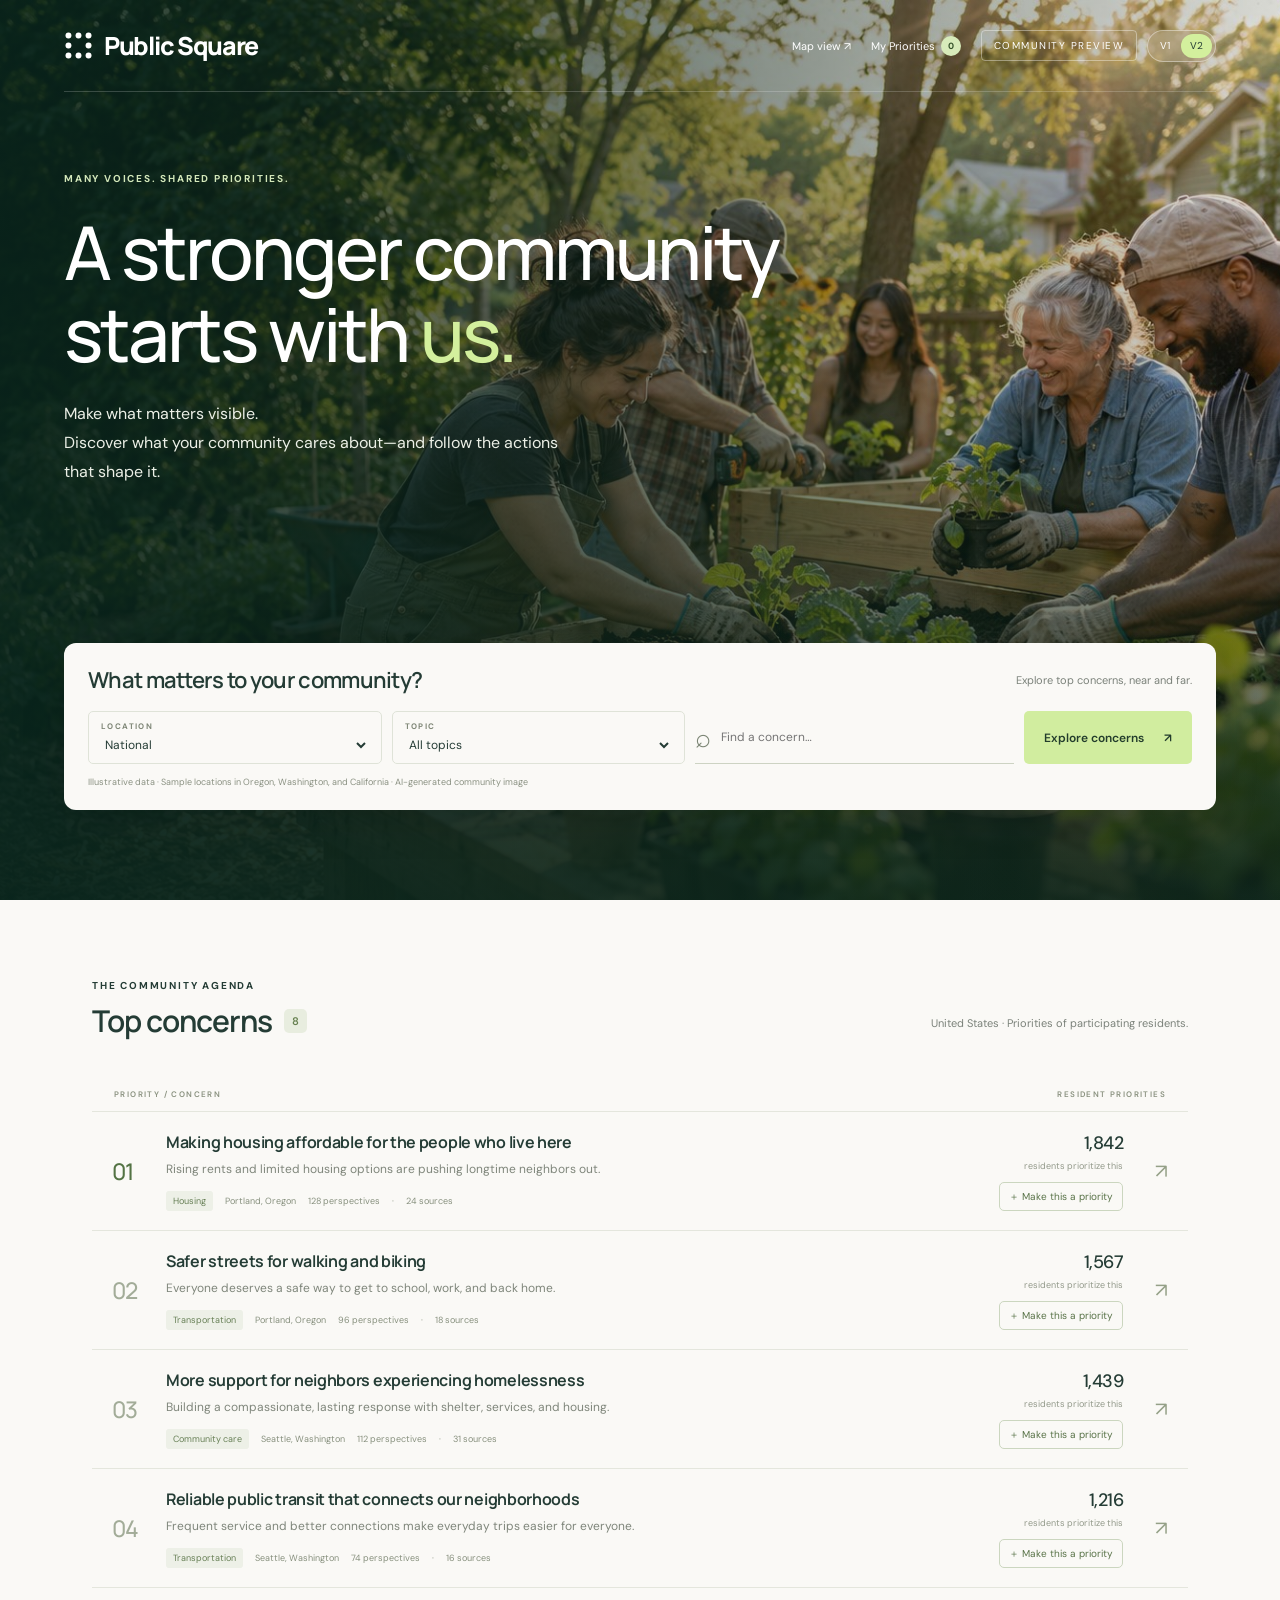
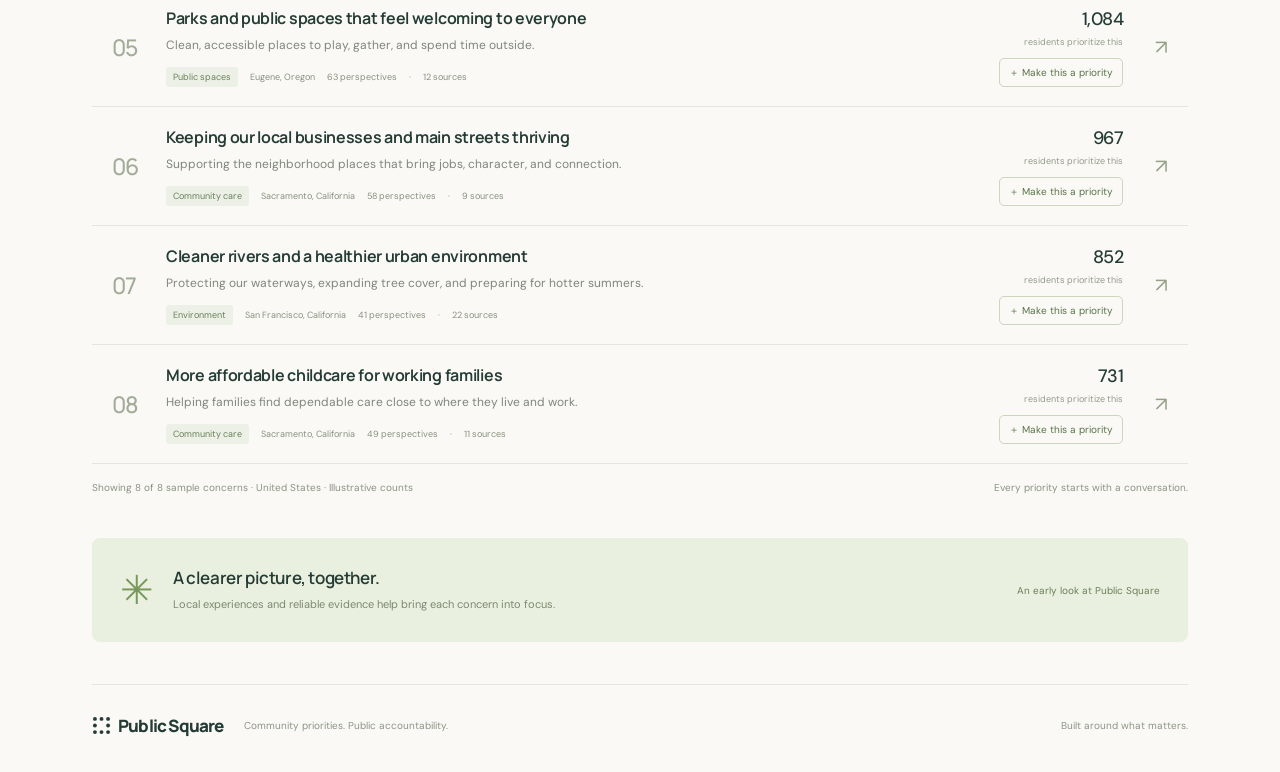
==== commit 3d1ccb5d: "Place priority buttons below counts in compact concern rows" ====
--- a/index.html
+++ b/index.html
@@ -17,6 +17,8 @@
 .brand .square-logo{width:32px;height:32px;flex-shrink:0;margin-right:10px}.brand{white-space:nowrap}.brand.small .square-logo{width:23px;height:23px;margin-right:7px}@media(max-width:650px){.brand .square-logo{width:25px;height:25px;margin-right:7px}.hero-header .brand{font-size:18px}}.brand .square-logo{width:29px;height:29px;margin-right:11px}.brand.small .square-logo{width:19px;height:19px}@media(max-width:650px){.brand .square-logo{width:23px;height:23px;margin-right:8px}.brand.small .square-logo{width:19px;height:19px}}
 
 .priority-button{display:inline-flex;align-items:center;justify-content:center;gap:6px;background:transparent;border:1px solid #cbd6bf;border-radius:5px;padding:8px 11px;color:#597348;font-size:10px;cursor:pointer;margin-top:12px;line-height:1.5}.priority-button:hover{background:#e7efd9}.priority-button.is-priority{background:#d9eac0;border-color:#b3ca95;color:#344f29}.rank-card .priority-button{width:100%;font-size:12px;padding:12px}.priority-nav{white-space:nowrap;font-size:11px;display:flex;align-items:center;gap:6px}.priority-nav b{background:#d7ebba;color:#35522a;font-size:9px;border-radius:15px;padding:4px 6px;min-width:20px;text-align:center}.save-note{font-size:10px;color:#87947b;line-height:1.8}.priority-status{position:fixed;bottom:20px;left:50%;transform:translateX(-50%);background:#263f33;color:white;border-radius:7px;padding:13px 20px;font-size:12px;box-shadow:0 4px 20px #0002;z-index:100;max-width:calc(100% - 32px);width:max-content;pointer-events:none}.priority-status:empty{display:none}.priorities-intro{padding:38px 0 27px}.priorities-intro h1{font-size:45px;letter-spacing:-2px;margin:14px 0}.priorities-intro p{font-size:13px;color:#7b8970;line-height:1.9}.priority-budget{display:flex;align-items:center;gap:14px;padding:20px 24px;background:#eaf0df;border-radius:8px;margin-bottom:25px}.priority-budget strong{font-size:28px;font-weight:500}.priority-budget p{font-size:11px;color:#718462;line-height:1.8;margin:0}.saved-concern{display:flex;align-items:center;gap:20px;padding:25px 0;border-bottom:1px solid var(--line)}.saved-concern>div{flex:1}.saved-concern h2{font-size:18px;letter-spacing:-.5px;margin:12px 0 8px;line-height:1.5}.saved-concern p{font-size:12px;color:#7b8870;line-height:1.8}.remove-priority{border:1px solid #dce2d3;border-radius:5px;padding:10px 12px;background:none;font-size:11px;color:#7e8a72;cursor:pointer}.remove-priority:hover{background:#efece4;color:#654d36}.priority-empty{text-align:center;border:1px dashed #d3ddc8;border-radius:9px;padding:55px 20px;margin:20px 0 55px}.priority-empty>span{font-size:35px;color:#a5b88d}.priority-empty h2{justify-content:center;font-size:25px;margin-top:17px}.priority-empty p{font-size:13px;color:#869479;line-height:1.8}.priority-empty .find-button{display:inline-flex;margin-top:16px}.priorities-page footer{margin-top:45px}.priorities-page .back-link{display:inline-block;margin-top:28px}.hero-header .priority-nav{color:white}.site-header,.hero-header{gap:20px}.header-controls{gap:10px}@media(max-width:800px){.priority-nav{font-size:9px;gap:4px}.header-controls .preview-label{display:none}.site-header,.hero-header{gap:12px}.header-note{display:none}}@media(max-width:450px){.brand{font-size:17px!important;letter-spacing:-.6px!important}.brand .square-logo{width:21px!important;height:21px!important;margin-right:6px!important}.site-header,.hero-header{gap:9px}.priority-nav{font-size:8px}.atlas-link{font-size:8px}.header-controls{gap:3px}.version-switcher a{font-size:8px;padding:5px}.priorities-intro h1{font-size:35px}.saved-concern{align-items:start}.saved-concern h2{font-size:15px}.remove-priority{padding:8px;font-size:10px}.priority-budget{padding:16px}}
+
+.concern .priority-count{flex:0 0 155px}.concern .priority-count .priority-button{margin-top:10px;letter-spacing:normal;font-weight:400;padding:6px 9px}.concern{padding-top:19px;padding-bottom:19px}@media(max-width:650px){.concern .priority-count{flex-basis:118px;min-width:118px}.concern .priority-count .priority-button{font-size:9px;padding:6px;margin-top:8px}.concern{gap:10px;padding-top:17px;padding-bottom:17px}}
 </style></head>
 <body>
 
@@ -70,7 +72,7 @@
   const filtered = concerns.filter(c => (scope === 'national' || scope === 'state' && c.state === stateFilter.value || scope === 'city' && c.state === stateFilter.value && c.city === cityFilter.value || scope === 'zip' && validZip && c.zip === zip) && (topicFilter.value === 'all' || c.topic === topicFilter.value) && `${c.title} ${c.description} ${c.topic}`.toLowerCase().includes(query));
   list.innerHTML = filtered.length ? filtered.map(c => {
     const index = concerns.indexOf(c);
-    return `<article class="concern"><span class="rank">${String(index+1).padStart(2,'0')}</span><div class="concern-main"><button class="concern-title" data-index="${index}">${c.title}</button><p>${c.description}</p><div class="meta"><span class="tag">${c.topic}</span><span>${c.city}, ${c.state}</span><span>${c.comments} perspectives</span><span>·</span><span>${c.sources} sources</span></div><button class="priority-button" data-priority="concern-${index+1}" aria-pressed="false">＋ Make this a priority</button></div><div class="priority-count">${format(c.priorities)}<small>residents prioritize this</small></div><span class="row-arrow" aria-hidden="true">↗</span></article>`;
+    return `<article class="concern"><span class="rank">${String(index+1).padStart(2,'0')}</span><div class="concern-main"><button class="concern-title" data-index="${index}">${c.title}</button><p>${c.description}</p><div class="meta"><span class="tag">${c.topic}</span><span>${c.city}, ${c.state}</span><span>${c.comments} perspectives</span><span>·</span><span>${c.sources} sources</span></div></div><div class="priority-count">${format(c.priorities)}<small>residents prioritize this</small><button class="priority-button" data-priority="concern-${index+1}" aria-pressed="false">＋ Make this a priority</button></div><span class="row-arrow" aria-hidden="true">↗</span></article>`;
   }).join('') : '<p class="empty">No concerns match these filters. Try another topic or location.</p>';
   document.querySelector('#count').textContent = filtered.length;
   document.querySelector('#results').textContent = `Showing ${filtered.length} of ${concerns.length} sample concerns · ${area} · Illustrative counts`;
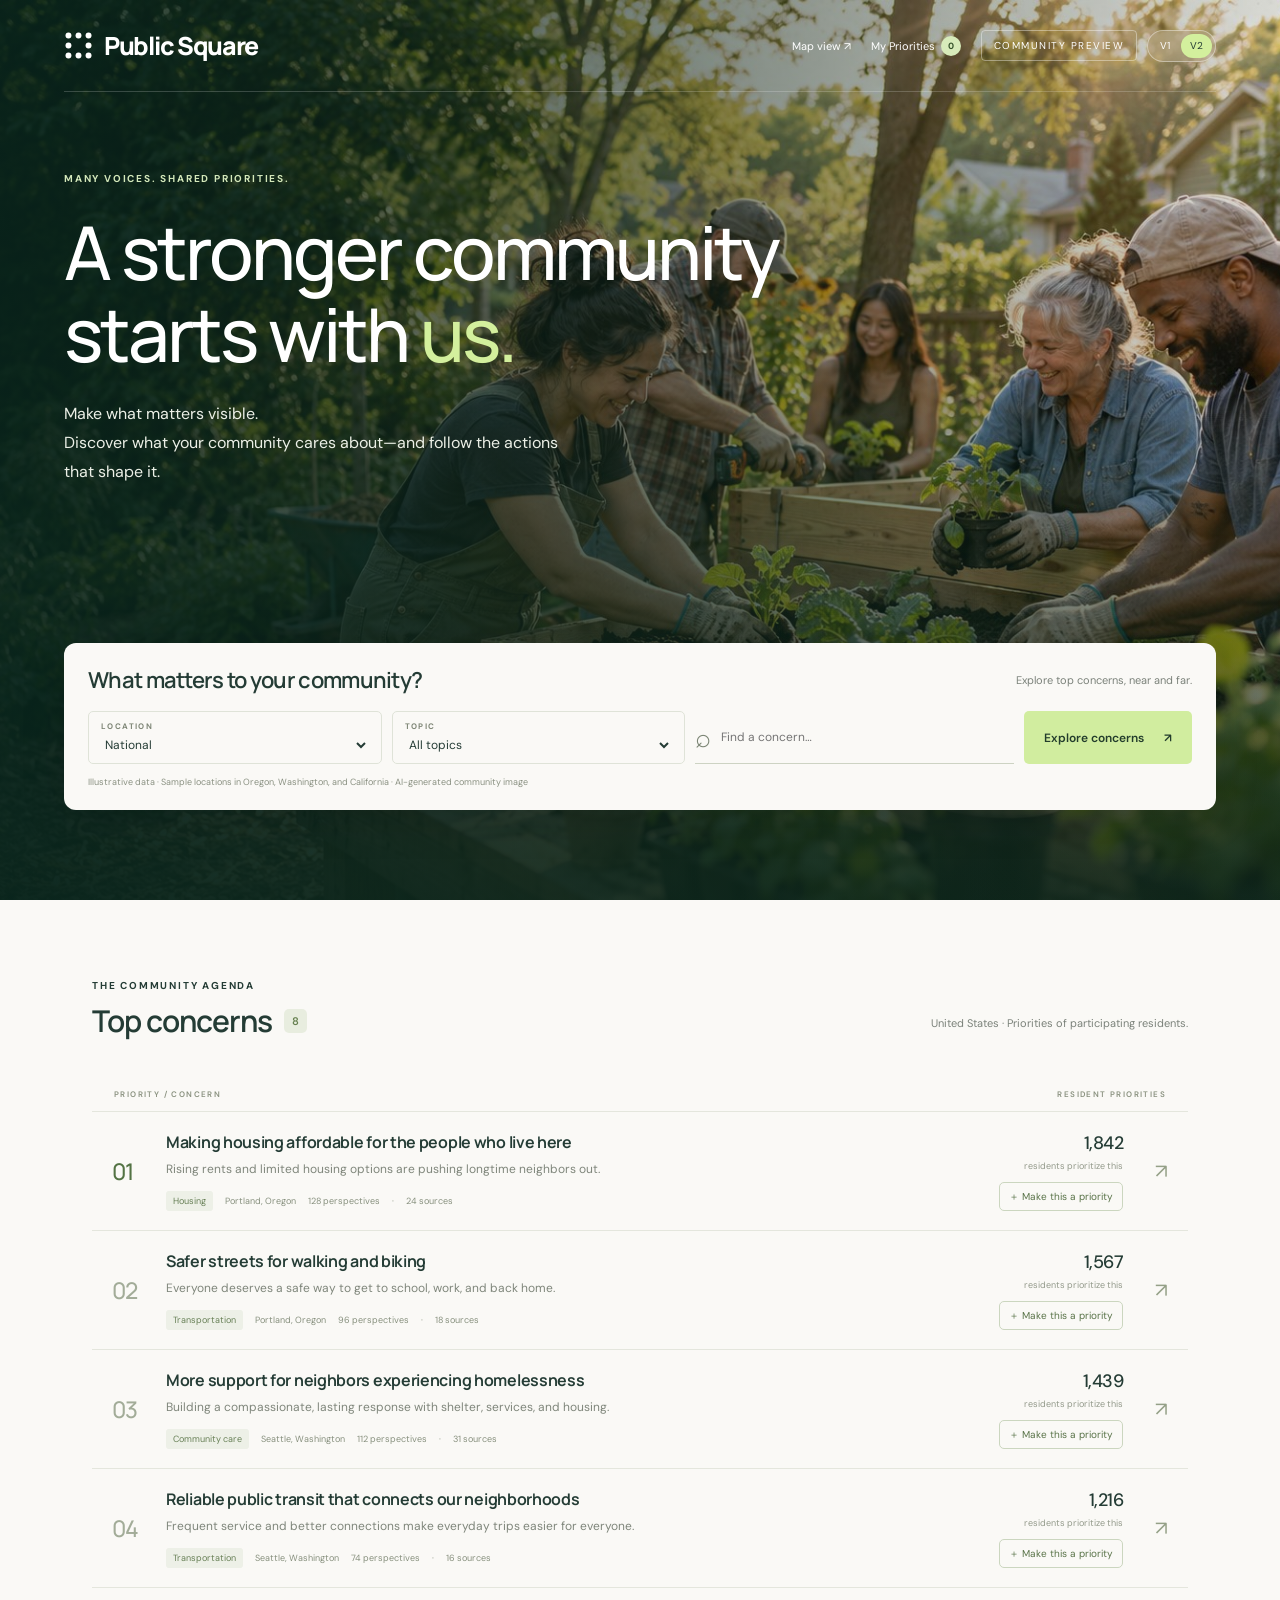
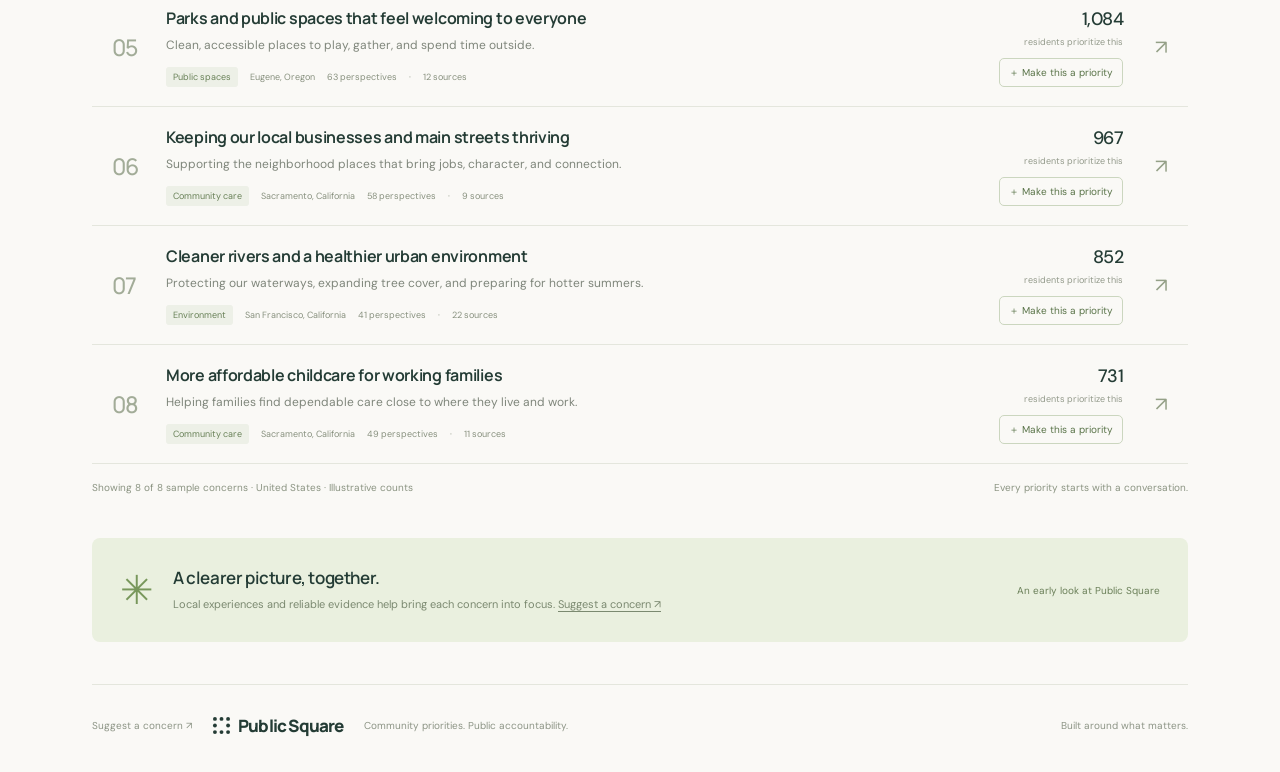
==== commit 0edaa7fd: "Add private concern drafts with matching and preview" ====
--- a/index.html
+++ b/index.html
@@ -27,8 +27,8 @@
 <section class="priorities" aria-labelledby="list-title"><div class="section-heading"><div><div class="eyebrow">THE COMMUNITY AGENDA</div><h2 id="list-title">Top concerns<span class="count" id="count">8</span></h2></div><p><span id="community-name">United States</span> · Priorities of participating residents.</p></div>
 
 <div class="list-labels"><span>PRIORITY / CONCERN</span><span>RESIDENT PRIORITIES</span></div><div id="concerns" aria-live="polite"></div><div class="list-footer"><span id="results"></span><span>Every priority starts with a conversation.</span></div></section>
-<aside class="invitation"><span class="invitation-icon" aria-hidden="true">✳</span><div><h3>A clearer picture, together.</h3><p>Local experiences and reliable evidence help bring each concern into focus.</p></div><span class="sample-badge">An early look at Public Square</span></aside>
-<footer><a class="brand small" href="./"><svg class="square-logo" aria-hidden="true" viewBox="7 7 26 26" fill="none"><circle cx="11" cy="11" r="2.65" fill="currentColor"/><circle cx="20" cy="11" r="2.65" fill="currentColor"/><circle cx="29" cy="11" r="2.65" fill="currentColor"/><circle cx="11" cy="20" r="2.65" fill="currentColor"/><circle cx="29" cy="20" r="2.65" fill="currentColor"/><circle cx="11" cy="29" r="2.65" fill="currentColor"/><circle cx="20" cy="29" r="2.65" fill="currentColor"/><circle cx="29" cy="29" r="2.65" fill="currentColor"/></svg>Public Square</a><p>Community priorities. Public accountability.</p><span>Built around what matters.</span></footer>
+<aside class="invitation"><span class="invitation-icon" aria-hidden="true">✳</span><div><h3>A clearer picture, together.</h3><p>Local experiences and reliable evidence help bring each concern into focus. <a href="suggest.html" style="text-decoration:underline;text-underline-offset:3px">Suggest a concern ↗</a></p></div><span class="sample-badge">An early look at Public Square</span></aside>
+<footer><a href="suggest.html">Suggest a concern ↗</a><a class="brand small" href="./"><svg class="square-logo" aria-hidden="true" viewBox="7 7 26 26" fill="none"><circle cx="11" cy="11" r="2.65" fill="currentColor"/><circle cx="20" cy="11" r="2.65" fill="currentColor"/><circle cx="29" cy="11" r="2.65" fill="currentColor"/><circle cx="11" cy="20" r="2.65" fill="currentColor"/><circle cx="29" cy="20" r="2.65" fill="currentColor"/><circle cx="11" cy="29" r="2.65" fill="currentColor"/><circle cx="20" cy="29" r="2.65" fill="currentColor"/><circle cx="29" cy="29" r="2.65" fill="currentColor"/></svg>Public Square</a><p>Community priorities. Public accountability.</p><span>Built around what matters.</span></footer>
 </main><dialog id="detail"><button class="close" aria-label="Close concern details">×</button><div id="detail-content"></div></dialog><script>
 const concerns = [
   {title:'Making housing affordable for the people who live here',description:'Rising rents and limited housing options are pushing longtime neighbors out.',topic:'Housing',state:'Oregon',city:'Portland',zip:'97211',priorities:1842,comments:128,sources:24},
@@ -72,7 +72,7 @@
   const filtered = concerns.filter(c => (scope === 'national' || scope === 'state' && c.state === stateFilter.value || scope === 'city' && c.state === stateFilter.value && c.city === cityFilter.value || scope === 'zip' && validZip && c.zip === zip) && (topicFilter.value === 'all' || c.topic === topicFilter.value) && `${c.title} ${c.description} ${c.topic}`.toLowerCase().includes(query));
   list.innerHTML = filtered.length ? filtered.map(c => {
     const index = concerns.indexOf(c);
-    return `<article class="concern"><span class="rank">${String(index+1).padStart(2,'0')}</span><div class="concern-main"><button class="concern-title" data-index="${index}">${c.title}</button><p>${c.description}</p><div class="meta"><span class="tag">${c.topic}</span><span>${c.city}, ${c.state}</span><span>${c.comments} perspectives</span><span>·</span><span>${c.sources} sources</span></div></div><div class="priority-count">${format(c.priorities)}<small>residents prioritize this</small><button class="priority-button" data-priority="concern-${index+1}" aria-pressed="false">＋ Make this a priority</button></div><span class="row-arrow" aria-hidden="true">↗</span></article>`;
+    return `<article class="concern" id="concern-${index+1}"><span class="rank">${String(index+1).padStart(2,'0')}</span><div class="concern-main"><button class="concern-title" data-index="${index}">${c.title}</button><p>${c.description}</p><div class="meta"><span class="tag">${c.topic}</span><span>${c.city}, ${c.state}</span><span>${c.comments} perspectives</span><span>·</span><span>${c.sources} sources</span></div></div><div class="priority-count">${format(c.priorities)}<small>residents prioritize this</small><button class="priority-button" data-priority="concern-${index+1}" aria-pressed="false">＋ Make this a priority</button></div><span class="row-arrow" aria-hidden="true">↗</span></article>`;
   }).join('') : '<p class="empty">No concerns match these filters. Try another topic or location.</p>';
   document.querySelector('#count').textContent = filtered.length;
   document.querySelector('#results').textContent = `Showing ${filtered.length} of ${concerns.length} sample concerns · ${area} · Illustrative counts`;
@@ -91,17 +91,14 @@
 });
 search.addEventListener('input',render);
 document.querySelector('#filters').addEventListener('reset',()=>setTimeout(updateLocation,0));
-const dialog = document.querySelector('#detail');
-list.addEventListener('click', event => {
-  const button = event.target.closest('[data-index]');
-  if(!button) return;
-  if(Number(button.dataset.index) === 0){window.location.href = 'concern.html';return;}
-  const c = concerns[Number(button.dataset.index)];
-  document.querySelector('#detail-content').innerHTML = `<div class="eyebrow">COMMUNITY PRIORITY ${Number(button.dataset.index)+1}</div><h2>${c.title}</h2><span class="tag">${c.topic} · ${c.city}, ${c.state} · ${c.zip}</span><p>${c.description}</p><p><strong>${format(c.priorities)} residents</strong> prioritize this concern, with ${c.comments} perspectives and ${c.sources} sources represented in this illustrative example.</p><p class="detail-note">This is a prototype with sample data. A future concern page will bring together resident experiences, linked evidence, and documented public actions. Accounts, contributions, and priority endorsements are not connected yet.</p>`;
-  dialog.showModal();
+list.addEventListener('click',event=>{
+ const button=event.target.closest('[data-index]');if(!button)return;
+ const index=Number(button.dataset.index);if(!concerns[index])return;
+ const filters=new URLSearchParams({level:locationFilter.value,state:stateFilter.value,city:cityFilter.value,zip:zipFilter.value,topic:topicFilter.value,q:search.value});
+ const page=window.location.pathname.split('/').pop()||'index.html';
+ const back=`${page}?${filters}#concern-${index+1}`;
+ window.location.href=`concern.html?${new URLSearchParams({id:`concern-${index+1}`,back})}`;
 });
-document.querySelector('.close').addEventListener('click',()=>dialog.close());
-dialog.addEventListener('click', event=> { if(event.target===dialog){const r=dialog.getBoundingClientRect();if(event.clientX<r.left||event.clientX>r.right||event.clientY<r.top||event.clientY>r.bottom)dialog.close();} });
 const params = new URLSearchParams(window.location.search);
 if(['national','state','city','zip'].includes(params.get('level'))) locationFilter.value=params.get('level');
 if(['Oregon','Washington','California'].includes(params.get('state'))) stateFilter.value=params.get('state');
@@ -111,6 +108,7 @@
 zipFilter.value=params.get('zip')||'';
 search.value=params.get('q')||'';
 render();
+if(/^#concern-[1-8]$/.test(window.location.hash)) requestAnimationFrame(()=>document.getElementById(window.location.hash.slice(1))?.scrollIntoView({block:'center'}));
 
 </script>
 <div id="priority-announcement" class="priority-status" role="status" aria-live="polite" aria-atomic="true"></div><script>function createPriorityStore(storage,validIds){
@@ -127,7 +125,7 @@
  document.querySelectorAll('[data-priority-count]').forEach(el=>el.textContent=priorityStore.ids.length);
  document.querySelectorAll('[data-save-note]').forEach(el=>el.textContent=priorityStore.persistent?'Saved in this browser only. Your choices do not change community rankings.':'Browser storage is unavailable. Choices last only while this page stays open.');
  const target=document.querySelector('#my-priority-list');
- if(target){const choices=priorityCatalog.filter(c=>priorityStore.has(c.id));target.innerHTML=choices.length?choices.map(c=>`<article class="saved-concern"><div><span class="tag">${c.topic}</span><h2>${c.id==='concern-1'?`<a href="concern.html">${c.title} ↗</a>`:c.title}</h2><p>${c.city}, ${c.state} · ${c.description}</p></div><button class="remove-priority" data-remove-priority="${c.id}" aria-label="Remove ${c.title} from my priorities">Remove ×</button></article>`).join(''):'<div class="priority-empty"><span aria-hidden="true">＋</span><h2>What matters most to you?</h2><p>Choose up to 10 concerns to start your personal priority list.</p><a class="find-button" href="results.html">Explore concerns ↗</a></div>';}
+ if(target){const choices=priorityCatalog.filter(c=>priorityStore.has(c.id));target.innerHTML=choices.length?choices.map(c=>`<article class="saved-concern"><div><span class="tag">${c.topic}</span><h2><a href="concern.html?id=${c.id}&amp;back=priorities.html">${c.title} ↗</a></h2><p>${c.city}, ${c.state} · ${c.description}</p></div><button class="remove-priority" data-remove-priority="${c.id}" aria-label="Remove ${c.title} from my priorities">Remove ×</button></article>`).join(''):'<div class="priority-empty"><span aria-hidden="true">＋</span><h2>What matters most to you?</h2><p>Choose up to 10 concerns to start your personal priority list.</p><a class="find-button" href="results.html">Explore concerns ↗</a></div>';}
 }
 function announcePriority(message){document.querySelector('#priority-announcement').textContent=message;}
 document.addEventListener('click',event=>{const button=event.target.closest('[data-priority], [data-remove-priority]');if(!button)return;const id=button.dataset.priority||button.dataset.removePriority;const next=button.matches('[data-remove-priority]')?button.closest('article').nextElementSibling?.querySelector('button'):null;const result=priorityStore.toggle(id);syncPriorityUI();announcePriority(result==='limit'?'You have 10 priorities. Remove one in My Priorities before adding another.':result==='added'?`Added to your priorities. ${priorityStore.ids.length} of 10 selected.`:`Removed from your priorities. ${priorityStore.ids.length} of 10 selected.`);if(button.dataset.removePriority){if(next&&next.isConnected)next.focus();else document.querySelector('#priorities-heading')?.focus();}});
